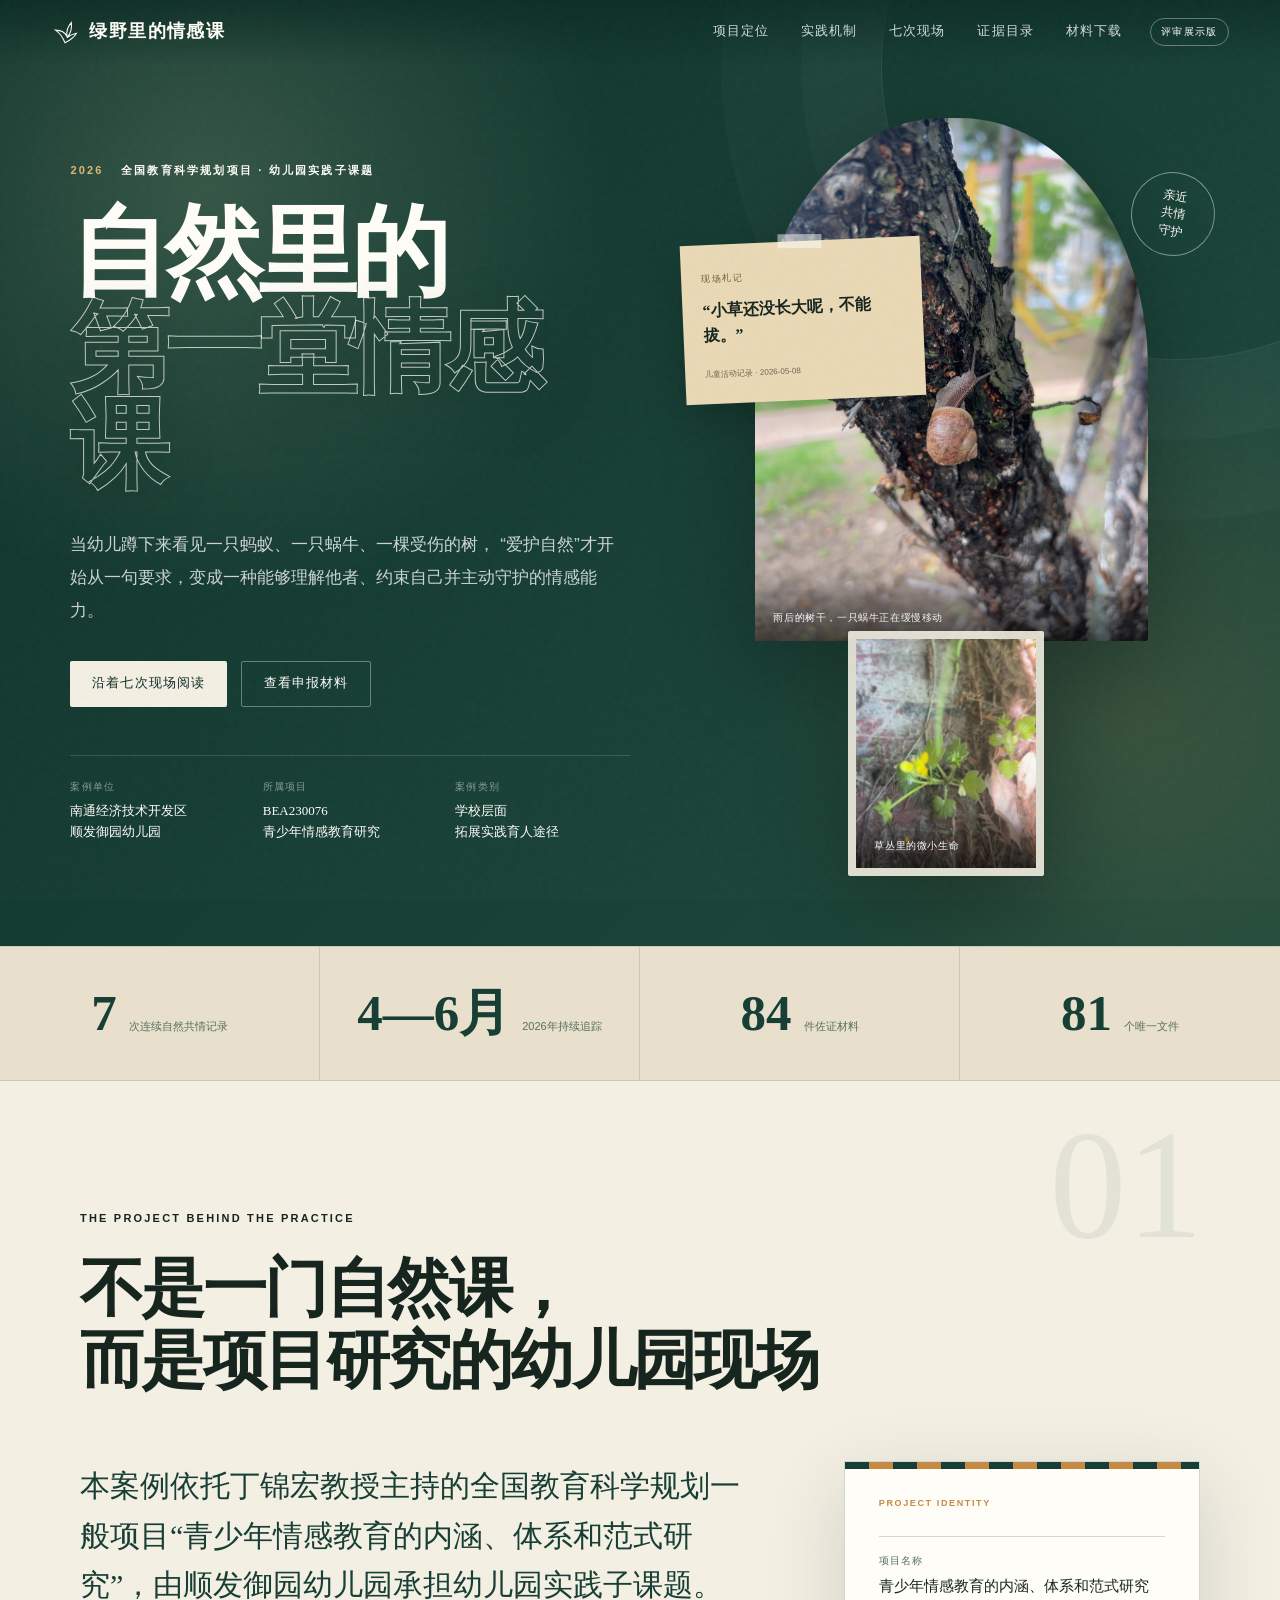
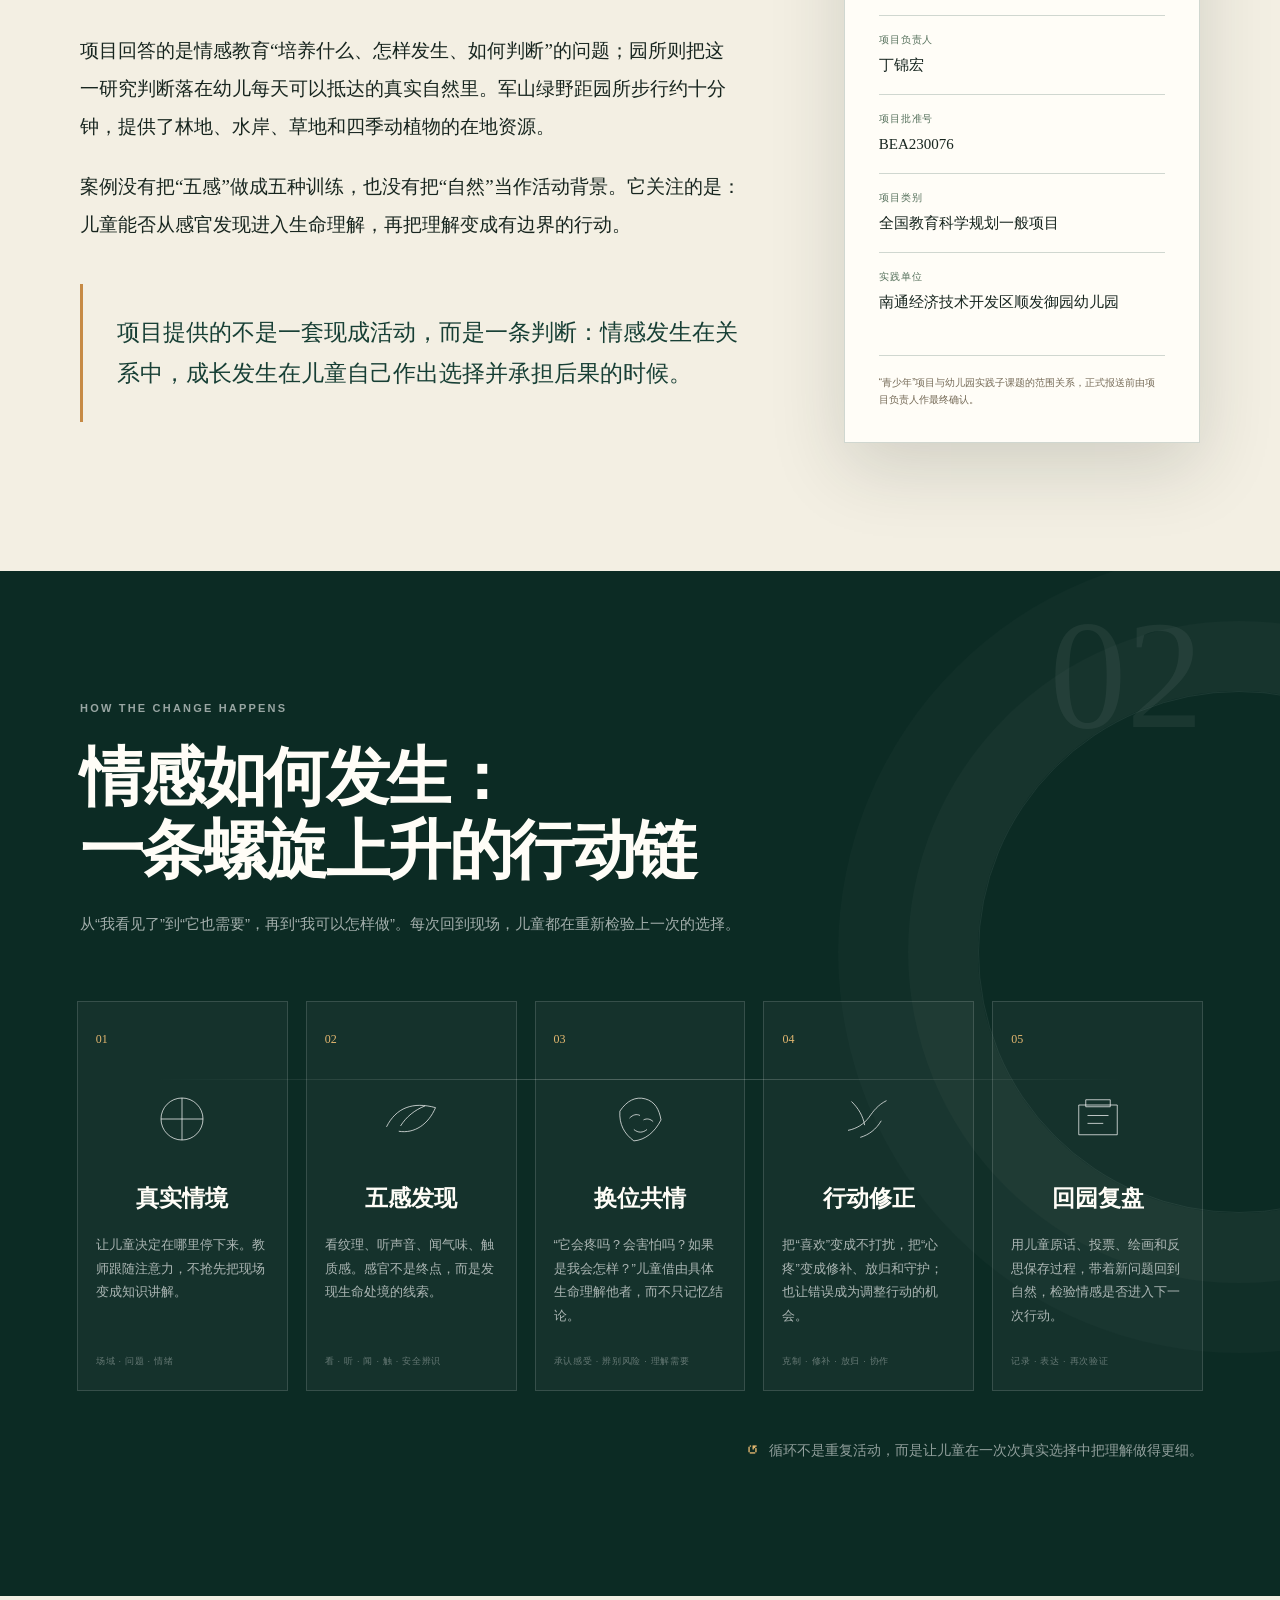
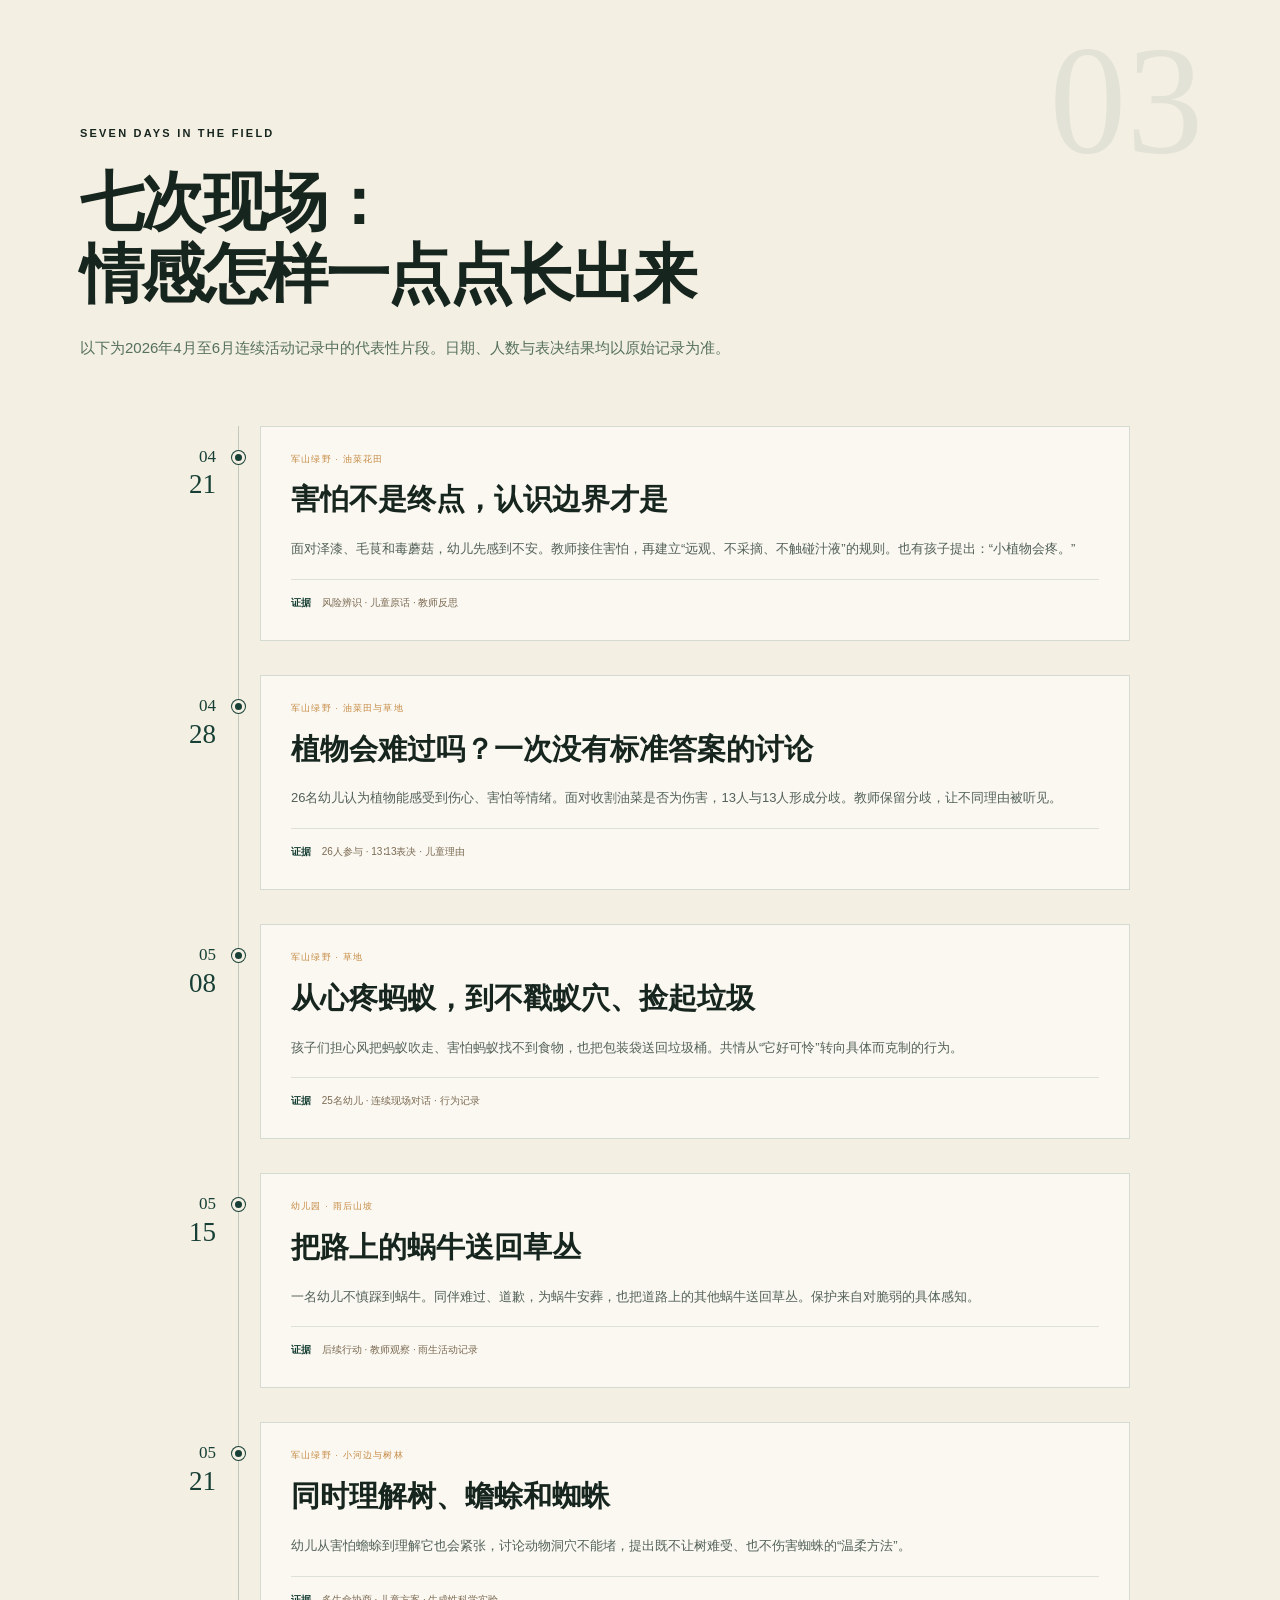
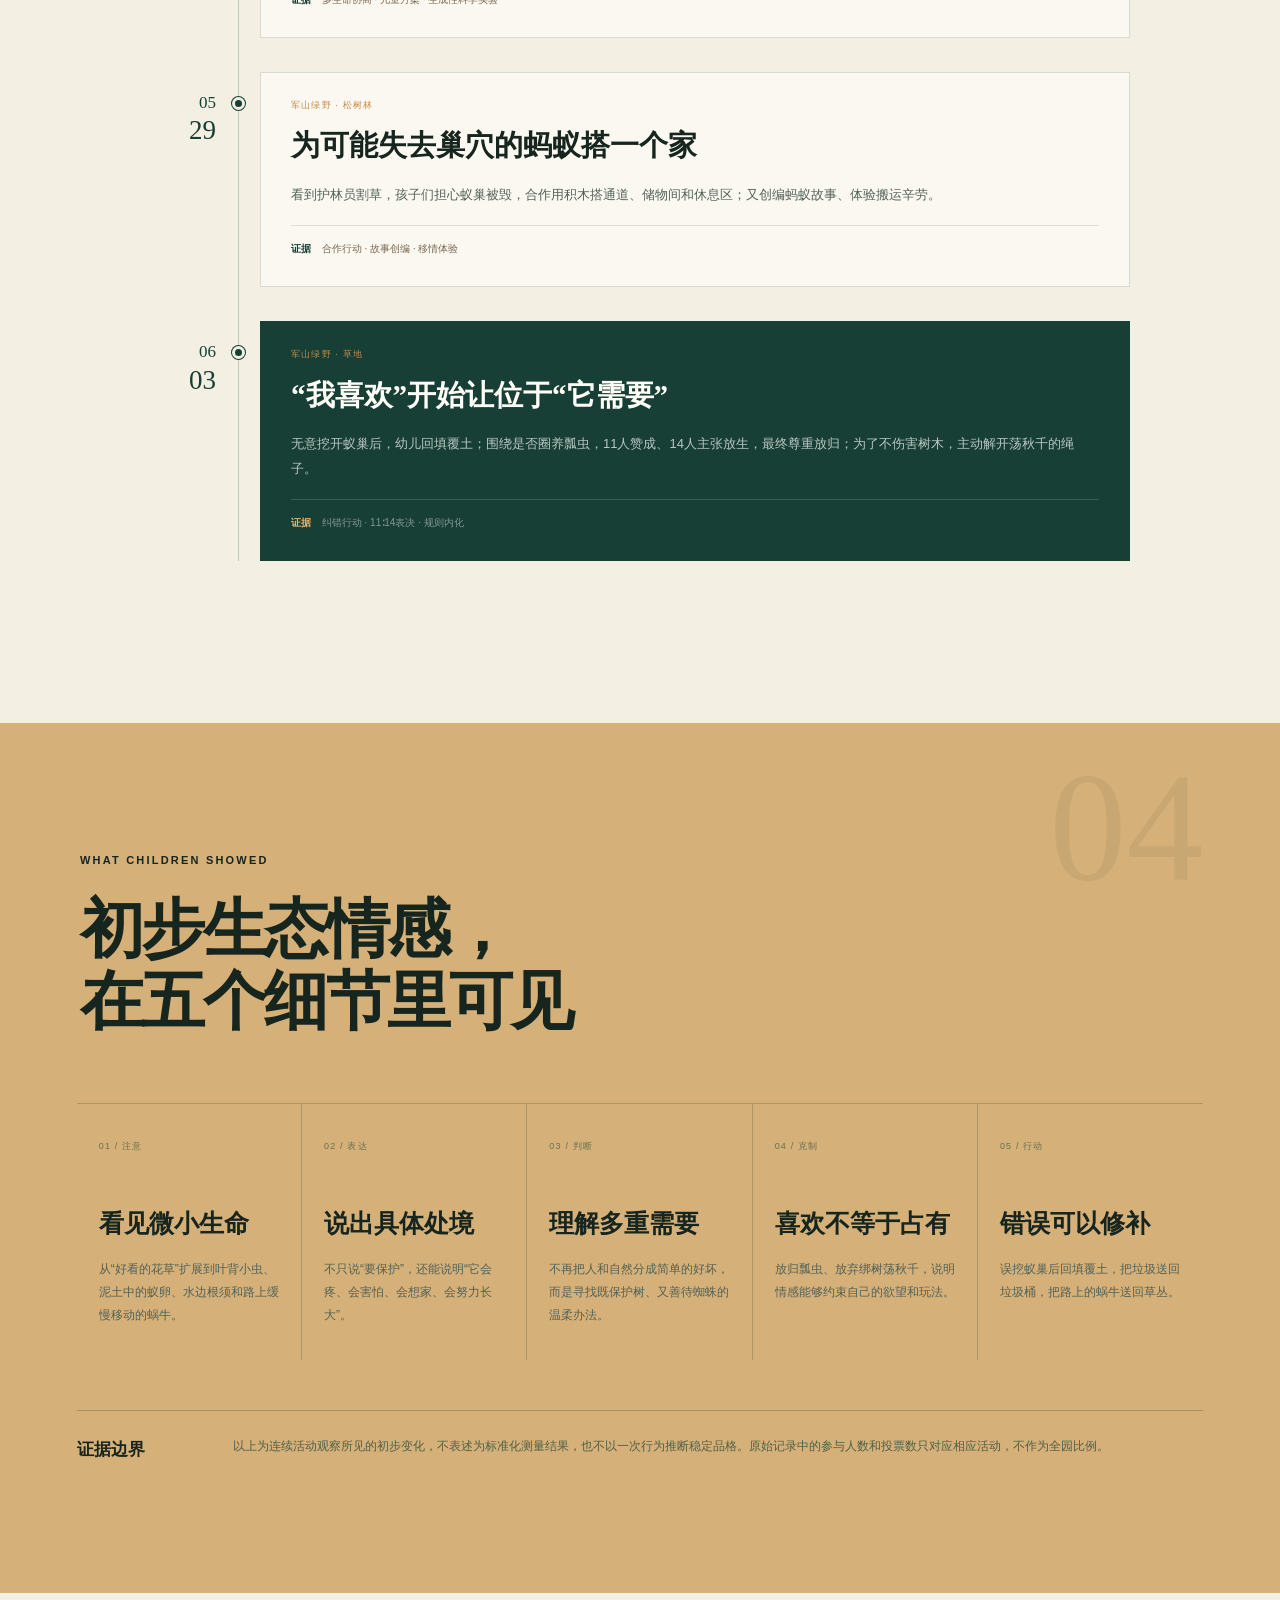
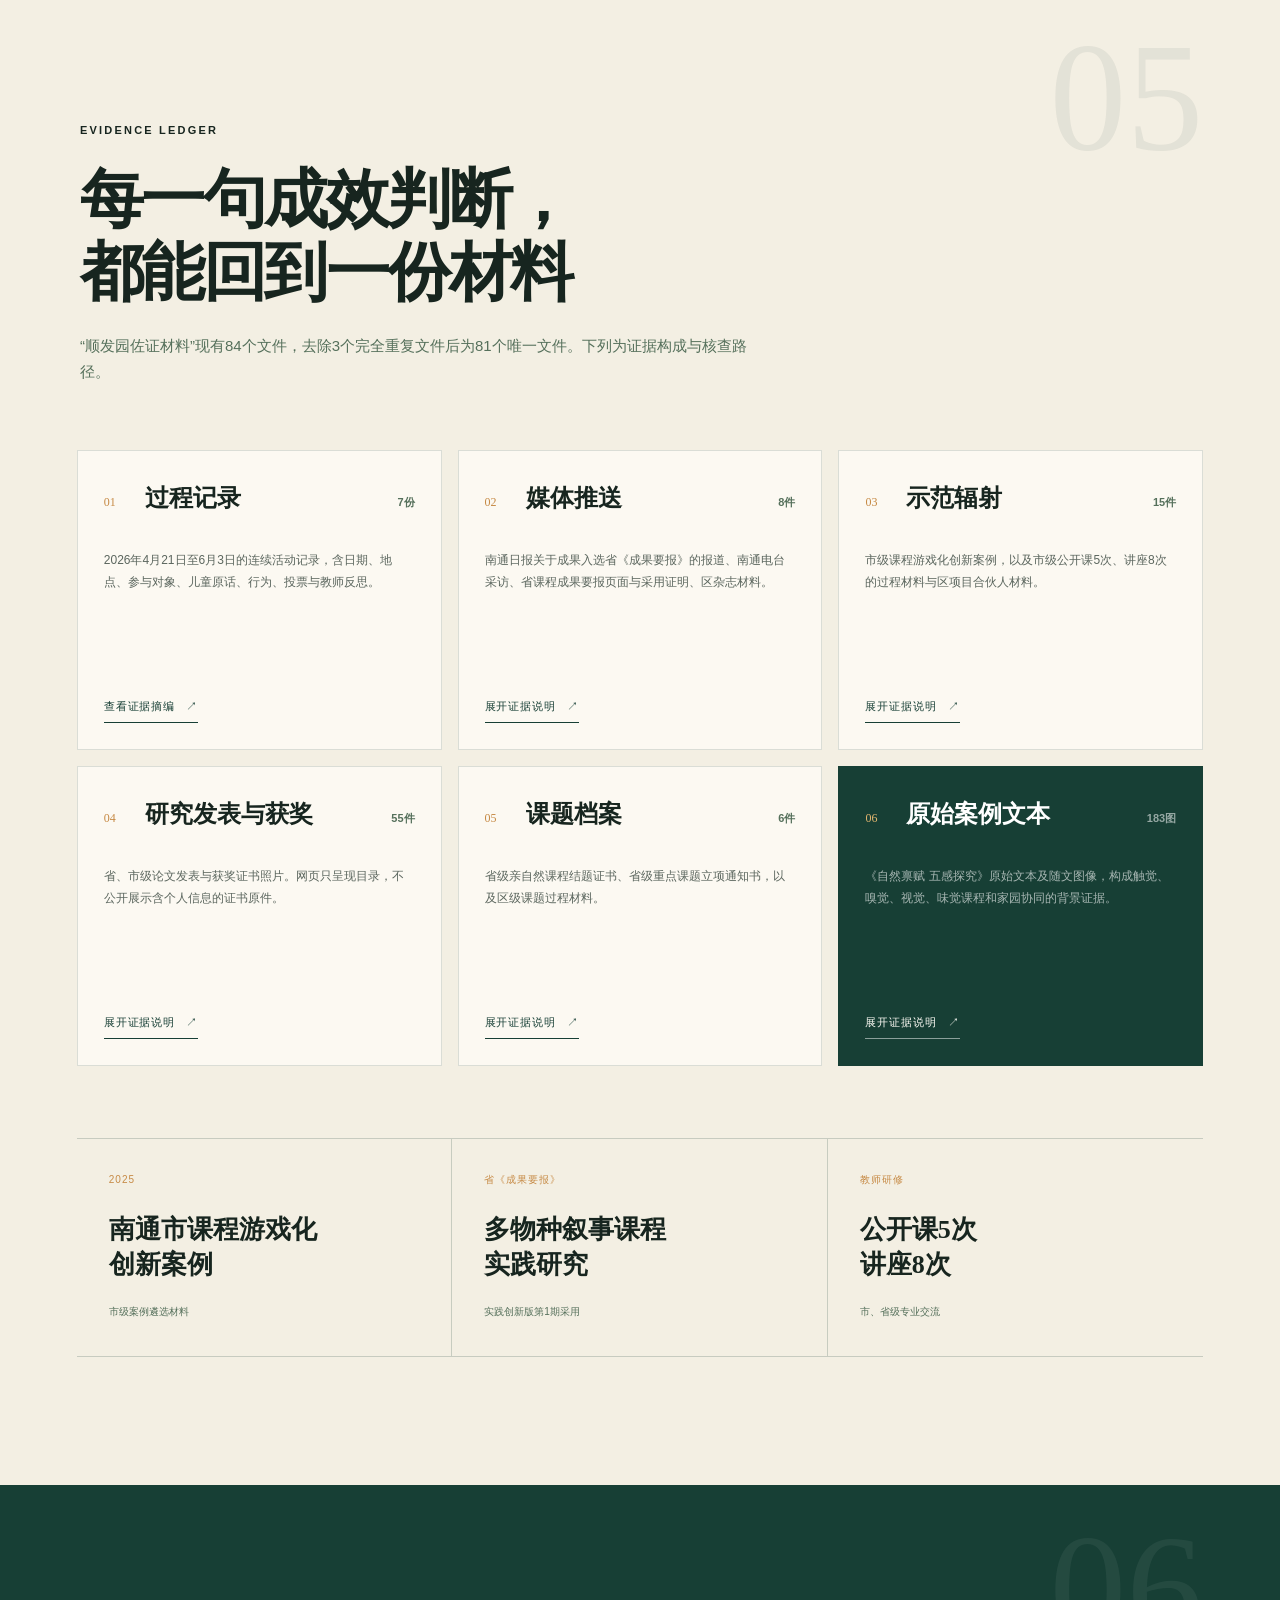
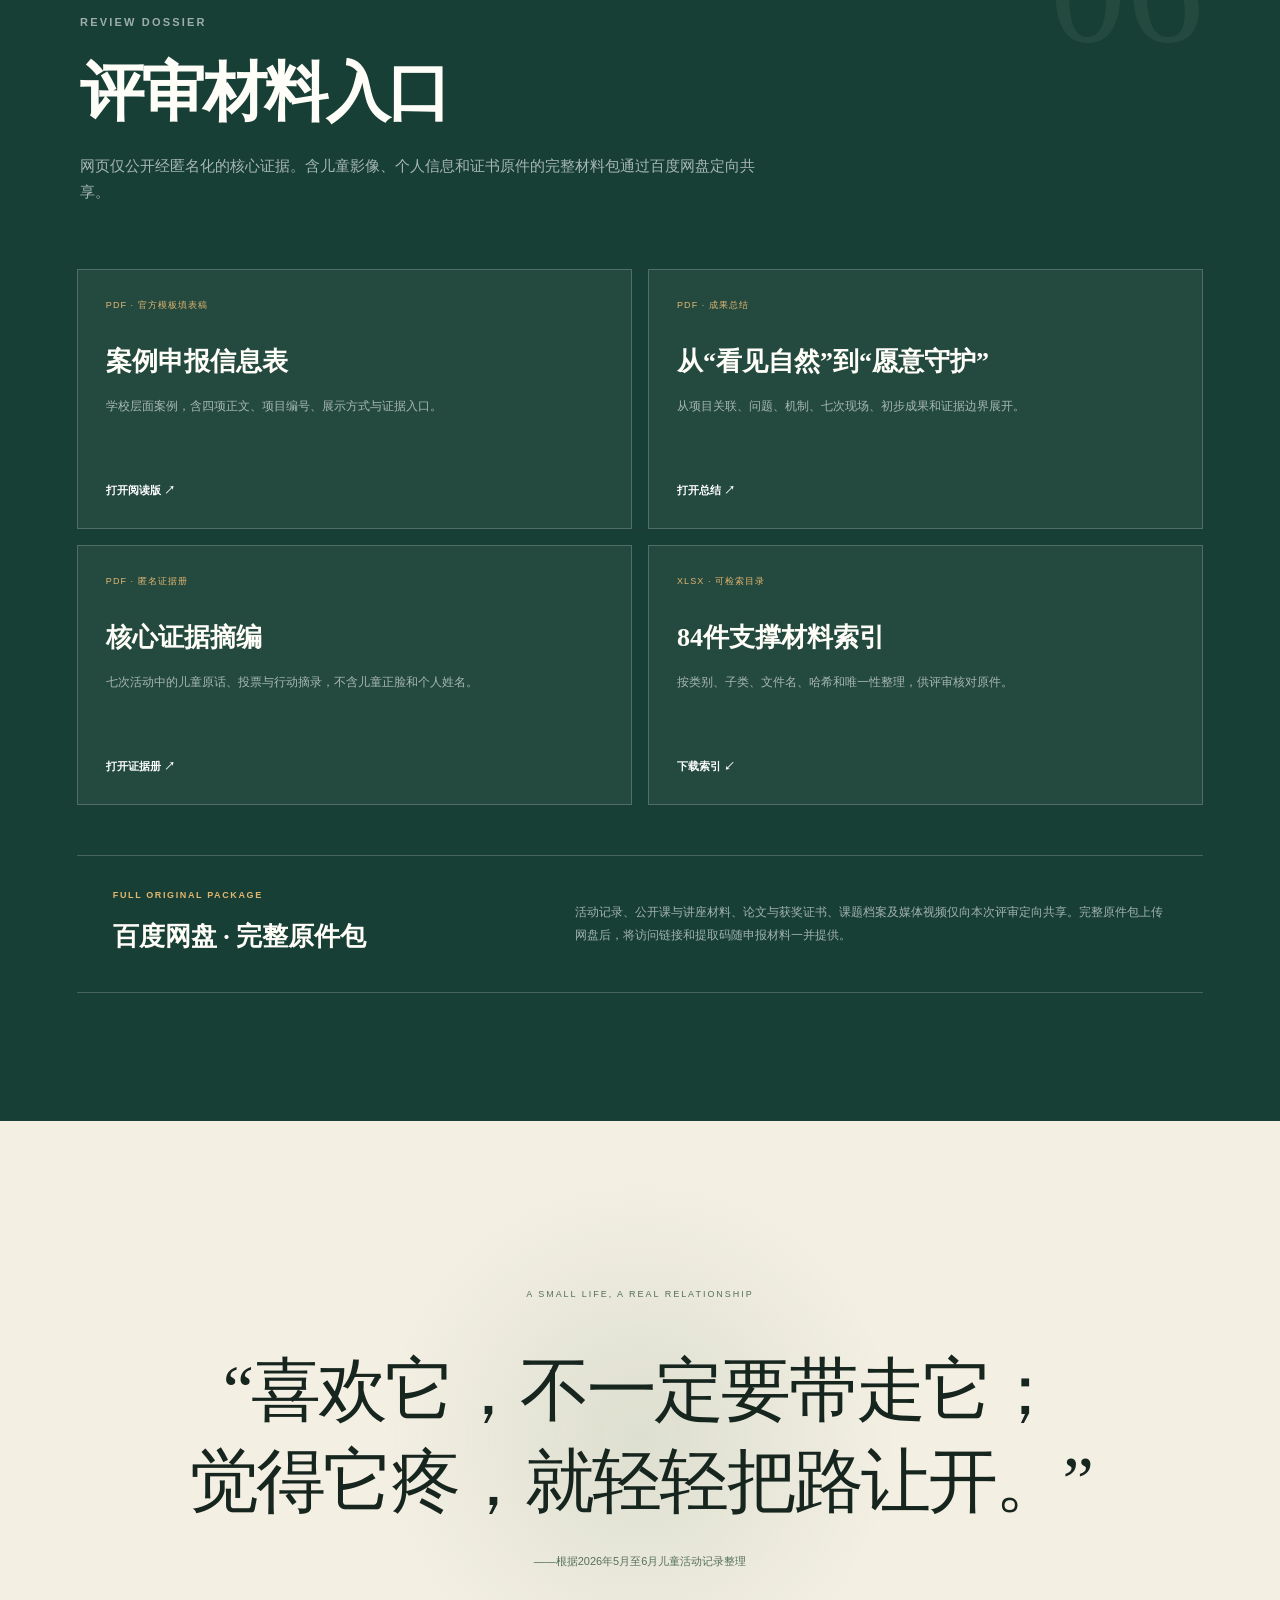
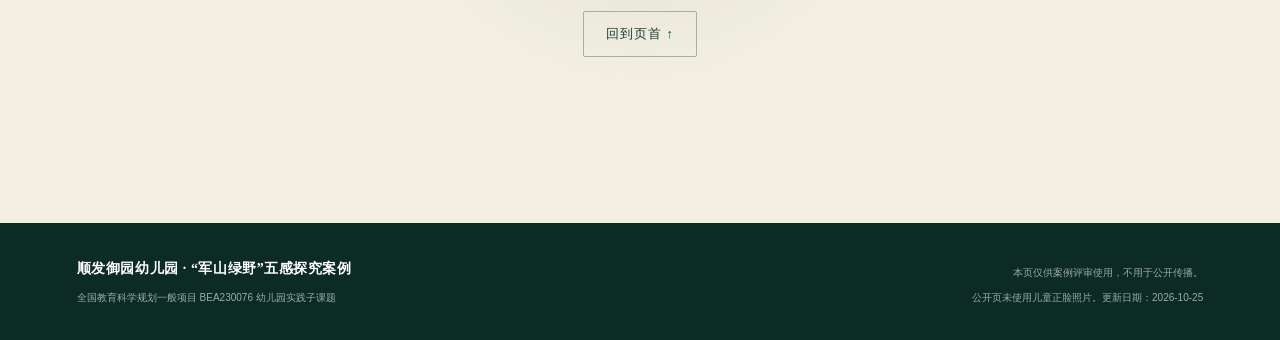
==== index.html @ 8f031f09 "发布顺发御园幼儿园案例远程证据网站" ====
<!doctype html>
<html lang="zh-CN">
<head>
  <meta charset="utf-8">
  <meta name="viewport" content="width=device-width, initial-scale=1">
  <meta name="robots" content="noindex,nofollow">
  <meta name="description" content="全国教育科学规划项目幼儿园实践子课题：顺发御园幼儿园“军山绿野”五感探究与幼儿生态情感启蒙案例。">
  <meta name="theme-color" content="#173f35">
  <title>自然里的第一堂情感课｜顺发御园幼儿园案例证据页</title>
  <link rel="icon" href="assets/favicon.svg" type="image/svg+xml">
  <link rel="stylesheet" href="styles.css">
</head>
<body>
  <a class="skip-link" href="#main">跳到主要内容</a>
  <div class="grain" aria-hidden="true"></div>

  <header class="site-header" id="top">
    <a class="brand" href="#top" aria-label="返回首页">
      <span class="brand-mark" aria-hidden="true">
        <svg viewBox="0 0 44 44" role="img">
          <path d="M22 39C18 29 13 23 7 19c9 0 15 3 18 10-1-8 1-15 7-22 1 10-1 18-7 24 5-4 10-6 15-7-4 7-10 11-18 15Z"/>
        </svg>
      </span>
      <span>绿野里的情感课</span>
    </a>
    <button class="nav-toggle" type="button" aria-expanded="false" aria-controls="site-nav">
      <span></span><span></span><span></span>
      <span class="sr-only">展开导航</span>
    </button>
    <nav id="site-nav" class="site-nav" aria-label="页面导航">
      <a href="#about">项目定位</a>
      <a href="#mechanism">实践机制</a>
      <a href="#timeline">七次现场</a>
      <a href="#evidence">证据目录</a>
      <a href="#documents">材料下载</a>
    </nav>
    <div class="review-tag">评审展示版</div>
  </header>

  <main id="main">
    <section class="hero" aria-labelledby="hero-title">
      <div class="hero-copy">
        <p class="eyebrow"><span>2026</span> 全国教育科学规划项目 · 幼儿园实践子课题</p>
        <h1 id="hero-title">
          <span>自然里的</span>
          <span class="hero-emphasis">第一堂情感课</span>
        </h1>
        <p class="hero-lede">
          当幼儿蹲下来看见一只蚂蚁、一只蜗牛、一棵受伤的树，
          “爱护自然”才开始从一句要求，变成一种能够理解他者、约束自己并主动守护的情感能力。
        </p>
        <div class="hero-actions">
          <a class="button button-primary" href="#timeline">沿着七次现场阅读</a>
          <a class="button button-quiet" href="#documents">查看申报材料</a>
        </div>
        <dl class="hero-meta">
          <div><dt>案例单位</dt><dd>南通经济技术开发区<br>顺发御园幼儿园</dd></div>
          <div><dt>所属项目</dt><dd>BEA230076<br>青少年情感教育研究</dd></div>
          <div><dt>案例类别</dt><dd>学校层面<br>拓展实践育人途径</dd></div>
        </dl>
      </div>

      <div class="hero-visual" aria-label="军山绿野自然现场照片">
        <figure class="hero-photo hero-photo-main">
          <img src="assets/images/03_雨后树上的蜗牛.jpg" alt="雨后停在树干上的蜗牛">
          <figcaption>雨后的树干，一只蜗牛正在缓慢移动</figcaption>
        </figure>
        <figure class="hero-photo hero-photo-small">
          <img src="assets/images/01_草地里的野花.jpg" alt="草地中一株开着黄色小花、带露水的植物">
          <figcaption>草丛里的微小生命</figcaption>
        </figure>
        <div class="specimen-note">
          <span>现场札记</span>
          <p>“小草还没长大呢，不能拔。”</p>
          <small>儿童活动记录 · 2026-05-08</small>
        </div>
        <div class="hero-seal" aria-hidden="true">亲近<br>共情<br>守护</div>
      </div>
    </section>

    <section class="fact-strip" aria-label="案例事实">
      <div><strong>7</strong><span>次连续自然共情记录</span></div>
      <div><strong>4—6月</strong><span>2026年持续追踪</span></div>
      <div><strong>84</strong><span>件佐证材料</span></div>
      <div><strong>81</strong><span>个唯一文件</span></div>
    </section>

    <section id="about" class="section section-paper">
      <div class="section-index">01</div>
      <div class="section-title">
        <p class="eyebrow">THE PROJECT BEHIND THE PRACTICE</p>
        <h2>不是一门自然课，<br>而是项目研究的幼儿园现场</h2>
      </div>
      <div class="about-grid">
        <div class="about-copy prose">
          <p class="lead">本案例依托丁锦宏教授主持的全国教育科学规划一般项目“青少年情感教育的内涵、体系和范式研究”，由顺发御园幼儿园承担幼儿园实践子课题。</p>
          <p>项目回答的是情感教育“培养什么、怎样发生、如何判断”的问题；园所则把这一研究判断落在幼儿每天可以抵达的真实自然里。军山绿野距园所步行约十分钟，提供了林地、水岸、草地和四季动植物的在地资源。</p>
          <p>案例没有把“五感”做成五种训练，也没有把“自然”当作活动背景。它关注的是：儿童能否从感官发现进入生命理解，再把理解变成有边界的行动。</p>
          <blockquote>
            <p>项目提供的不是一套现成活动，而是一条判断：情感发生在关系中，成长发生在儿童自己作出选择并承担后果的时候。</p>
          </blockquote>
        </div>
        <aside class="project-card" aria-label="项目信息">
          <p class="card-kicker">PROJECT IDENTITY</p>
          <dl>
            <div><dt>项目名称</dt><dd>青少年情感教育的内涵、体系和范式研究</dd></div>
            <div><dt>项目负责人</dt><dd>丁锦宏</dd></div>
            <div><dt>项目批准号</dt><dd>BEA230076</dd></div>
            <div><dt>项目类别</dt><dd>全国教育科学规划一般项目</dd></div>
            <div><dt>实践单位</dt><dd>南通经济技术开发区顺发御园幼儿园</dd></div>
          </dl>
          <p class="card-note">“青少年”项目与幼儿园实践子课题的范围关系，正式报送前由项目负责人作最终确认。</p>
        </aside>
      </div>
    </section>

    <section class="section section-deep" id="mechanism">
      <div class="section-index">02</div>
      <div class="section-title light">
        <p class="eyebrow">HOW THE CHANGE HAPPENS</p>
        <h2>情感如何发生：<br>一条螺旋上升的行动链</h2>
        <p class="section-intro">从“我看见了”到“它也需要”，再到“我可以怎样做”。每次回到现场，儿童都在重新检验上一次的选择。</p>
      </div>

      <ol class="mechanism-track">
        <li class="mechanism-step reveal">
          <span class="step-number">01</span>
          <div class="step-symbol" aria-hidden="true">
            <svg viewBox="0 0 80 80"><circle cx="40" cy="40" r="24"/><path d="M40 16v48M16 40h48"/></svg>
          </div>
          <h3>真实情境</h3>
          <p>让儿童决定在哪里停下来。教师跟随注意力，不抢先把现场变成知识讲解。</p>
          <small>场域 · 问题 · 情绪</small>
        </li>
        <li class="mechanism-step reveal">
          <span class="step-number">02</span>
          <div class="step-symbol" aria-hidden="true">
            <svg viewBox="0 0 80 80"><path d="M12 49c11-22 30-29 56-22-8 19-24 30-42 27M28 48c7-11 16-18 28-23"/></svg>
          </div>
          <h3>五感发现</h3>
          <p>看纹理、听声音、闻气味、触质感。感官不是终点，而是发现生命处境的线索。</p>
          <small>看 · 听 · 闻 · 触 · 安全辨识</small>
        </li>
        <li class="mechanism-step reveal">
          <span class="step-number">03</span>
          <div class="step-symbol" aria-hidden="true">
            <svg viewBox="0 0 80 80"><path d="M17 31c8-12 18-17 29-14 11 3 16 12 18 24-7 14-18 23-31 24-11-8-17-19-16-34Z"/><path d="M28 39c4-4 8-5 12-3M44 41c4-2 8-1 11 2M33 52c5 4 10 4 15 0"/></svg>
          </div>
          <h3>换位共情</h3>
          <p>“它会疼吗？会害怕吗？如果是我会怎样？”儿童借由具体生命理解他者，而不只记忆结论。</p>
          <small>承认感受 · 辨别风险 · 理解需要</small>
        </li>
        <li class="mechanism-step reveal">
          <span class="step-number">04</span>
          <div class="step-symbol" aria-hidden="true">
            <svg viewBox="0 0 80 80"><path d="M16 53c10-2 18-7 24-15 5-7 10-14 20-19M20 20c8 8 13 16 15 27M30 61c10-3 18-9 24-19"/></svg>
          </div>
          <h3>行动修正</h3>
          <p>把“喜欢”变成不打扰，把“心疼”变成修补、放归和守护；也让错误成为调整行动的机会。</p>
          <small>克制 · 修补 · 放归 · 协作</small>
        </li>
        <li class="mechanism-step reveal">
          <span class="step-number">05</span>
          <div class="step-symbol" aria-hidden="true">
            <svg viewBox="0 0 80 80"><path d="M18 24h44v34H18zM26 18h28v8H26zM28 36h24M28 45h18"/></svg>
          </div>
          <h3>回园复盘</h3>
          <p>用儿童原话、投票、绘画和反思保存过程，带着新问题回到自然，检验情感是否进入下一次行动。</p>
          <small>记录 · 表达 · 再次验证</small>
        </li>
      </ol>
      <p class="mechanism-loop"><span>↺</span> 循环不是重复活动，而是让儿童在一次次真实选择中把理解做得更细。</p>
    </section>

    <section class="section section-paper" id="timeline">
      <div class="section-index">03</div>
      <div class="section-title">
        <p class="eyebrow">SEVEN DAYS IN THE FIELD</p>
        <h2>七次现场：<br>情感怎样一点点长出来</h2>
        <p class="section-intro">以下为2026年4月至6月连续活动记录中的代表性片段。日期、人数与表决结果均以原始记录为准。</p>
      </div>

      <div class="timeline" role="list">
        <article class="timeline-item reveal" role="listitem">
          <div class="timeline-date"><span>04</span><small>21</small></div>
          <div class="timeline-marker"></div>
          <div class="timeline-card">
            <p class="timeline-place">军山绿野 · 油菜花田</p>
            <h3>害怕不是终点，认识边界才是</h3>
            <p>面对泽漆、毛茛和毒蘑菇，幼儿先感到不安。教师接住害怕，再建立“远观、不采摘、不触碰汁液”的规则。也有孩子提出：“小植物会疼。”</p>
            <p class="evidence-line"><b>证据</b> 风险辨识 · 儿童原话 · 教师反思</p>
          </div>
        </article>

        <article class="timeline-item reveal" role="listitem">
          <div class="timeline-date"><span>04</span><small>28</small></div>
          <div class="timeline-marker"></div>
          <div class="timeline-card">
            <p class="timeline-place">军山绿野 · 油菜田与草地</p>
            <h3>植物会难过吗？一次没有标准答案的讨论</h3>
            <p>26名幼儿认为植物能感受到伤心、害怕等情绪。面对收割油菜是否为伤害，13人与13人形成分歧。教师保留分歧，让不同理由被听见。</p>
            <p class="evidence-line"><b>证据</b> 26人参与 · 13∶13表决 · 儿童理由</p>
          </div>
        </article>

        <article class="timeline-item reveal" role="listitem">
          <div class="timeline-date"><span>05</span><small>08</small></div>
          <div class="timeline-marker"></div>
          <div class="timeline-card">
            <p class="timeline-place">军山绿野 · 草地</p>
            <h3>从心疼蚂蚁，到不戳蚁穴、捡起垃圾</h3>
            <p>孩子们担心风把蚂蚁吹走、害怕蚂蚁找不到食物，也把包装袋送回垃圾桶。共情从“它好可怜”转向具体而克制的行为。</p>
            <p class="evidence-line"><b>证据</b> 25名幼儿 · 连续现场对话 · 行为记录</p>
          </div>
        </article>

        <article class="timeline-item reveal" role="listitem">
          <div class="timeline-date"><span>05</span><small>15</small></div>
          <div class="timeline-marker"></div>
          <div class="timeline-card">
            <p class="timeline-place">幼儿园 · 雨后山坡</p>
            <h3>把路上的蜗牛送回草丛</h3>
            <p>一名幼儿不慎踩到蜗牛。同伴难过、道歉，为蜗牛安葬，也把道路上的其他蜗牛送回草丛。保护来自对脆弱的具体感知。</p>
            <p class="evidence-line"><b>证据</b> 后续行动 · 教师观察 · 雨生活动记录</p>
          </div>
        </article>

        <article class="timeline-item reveal" role="listitem">
          <div class="timeline-date"><span>05</span><small>21</small></div>
          <div class="timeline-marker"></div>
          <div class="timeline-card">
            <p class="timeline-place">军山绿野 · 小河边与树林</p>
            <h3>同时理解树、蟾蜍和蜘蛛</h3>
            <p>幼儿从害怕蟾蜍到理解它也会紧张，讨论动物洞穴不能堵，提出既不让树难受、也不伤害蜘蛛的“温柔方法”。</p>
            <p class="evidence-line"><b>证据</b> 多生命协商 · 儿童方案 · 生成性科学实验</p>
          </div>
        </article>

        <article class="timeline-item reveal" role="listitem">
          <div class="timeline-date"><span>05</span><small>29</small></div>
          <div class="timeline-marker"></div>
          <div class="timeline-card">
            <p class="timeline-place">军山绿野 · 松树林</p>
            <h3>为可能失去巢穴的蚂蚁搭一个家</h3>
            <p>看到护林员割草，孩子们担心蚁巢被毁，合作用积木搭通道、储物间和休息区；又创编蚂蚁故事、体验搬运辛劳。</p>
            <p class="evidence-line"><b>证据</b> 合作行动 · 故事创编 · 移情体验</p>
          </div>
        </article>

        <article class="timeline-item reveal" role="listitem">
          <div class="timeline-date"><span>06</span><small>03</small></div>
          <div class="timeline-marker"></div>
          <div class="timeline-card timeline-card-final">
            <p class="timeline-place">军山绿野 · 草地</p>
            <h3>“我喜欢”开始让位于“它需要”</h3>
            <p>无意挖开蚁巢后，幼儿回填覆土；围绕是否圈养瓢虫，11人赞成、14人主张放生，最终尊重放归；为了不伤害树木，主动解开荡秋千的绳子。</p>
            <p class="evidence-line"><b>证据</b> 纠错行动 · 11∶14表决 · 规则内化</p>
          </div>
        </article>
      </div>
    </section>

    <section class="section section-ochre" id="outcomes">
      <div class="section-index">04</div>
      <div class="section-title">
        <p class="eyebrow">WHAT CHILDREN SHOWED</p>
        <h2>初步生态情感，<br>在五个细节里可见</h2>
      </div>
      <div class="outcome-grid">
        <article class="outcome-card reveal">
          <span>01 / 注意</span>
          <h3>看见微小生命</h3>
          <p>从“好看的花草”扩展到叶背小虫、泥土中的蚁卵、水边根须和路上缓慢移动的蜗牛。</p>
        </article>
        <article class="outcome-card reveal">
          <span>02 / 表达</span>
          <h3>说出具体处境</h3>
          <p>不只说“要保护”，还能说明“它会疼、会害怕、会想家、会努力长大”。</p>
        </article>
        <article class="outcome-card reveal">
          <span>03 / 判断</span>
          <h3>理解多重需要</h3>
          <p>不再把人和自然分成简单的好坏，而是寻找既保护树、又善待蜘蛛的温柔办法。</p>
        </article>
        <article class="outcome-card reveal">
          <span>04 / 克制</span>
          <h3>喜欢不等于占有</h3>
          <p>放归瓢虫、放弃绑树荡秋千，说明情感能够约束自己的欲望和玩法。</p>
        </article>
        <article class="outcome-card reveal">
          <span>05 / 行动</span>
          <h3>错误可以修补</h3>
          <p>误挖蚁巢后回填覆土，把垃圾送回垃圾桶，把路上的蜗牛送回草丛。</p>
        </article>
      </div>
      <div class="evidence-caution">
        <strong>证据边界</strong>
        <p>以上为连续活动观察所见的初步变化，不表述为标准化测量结果，也不以一次行为推断稳定品格。原始记录中的参与人数和投票数只对应相应活动，不作为全园比例。</p>
      </div>
    </section>

    <section class="section section-paper" id="evidence">
      <div class="section-index">05</div>
      <div class="section-title">
        <p class="eyebrow">EVIDENCE LEDGER</p>
        <h2>每一句成效判断，<br>都能回到一份材料</h2>
        <p class="section-intro">“顺发园佐证材料”现有84个文件，去除3个完全重复文件后为81个唯一文件。下列为证据构成与核查路径。</p>
      </div>

      <div class="evidence-dashboard">
        <article class="evidence-block reveal">
          <div class="block-head"><span>01</span><h3>过程记录</h3><b>7份</b></div>
          <p>2026年4月21日至6月3日的连续活动记录，含日期、地点、参与对象、儿童原话、行为、投票与教师反思。</p>
          <button class="text-link evidence-filter" data-filter="process">查看证据摘编 <span>↗</span></button>
        </article>
        <article class="evidence-block reveal">
          <div class="block-head"><span>02</span><h3>媒体推送</h3><b>8件</b></div>
          <p>南通日报关于成果入选省《成果要报》的报道、南通电台采访、省课程成果要报页面与采用证明、区杂志材料。</p>
          <button class="text-link evidence-filter" data-filter="media">展开证据说明 <span>↗</span></button>
        </article>
        <article class="evidence-block reveal">
          <div class="block-head"><span>03</span><h3>示范辐射</h3><b>15件</b></div>
          <p>市级课程游戏化创新案例，以及市级公开课5次、讲座8次的过程材料与区项目合伙人材料。</p>
          <button class="text-link evidence-filter" data-filter="outreach">展开证据说明 <span>↗</span></button>
        </article>
        <article class="evidence-block reveal">
          <div class="block-head"><span>04</span><h3>研究发表与获奖</h3><b>55件</b></div>
          <p>省、市级论文发表与获奖证书照片。网页只呈现目录，不公开展示含个人信息的证书原件。</p>
          <button class="text-link evidence-filter" data-filter="research">展开证据说明 <span>↗</span></button>
        </article>
        <article class="evidence-block reveal">
          <div class="block-head"><span>05</span><h3>课题档案</h3><b>6件</b></div>
          <p>省级亲自然课程结题证书、省级重点课题立项通知书，以及区级课题过程材料。</p>
          <button class="text-link evidence-filter" data-filter="project">展开证据说明 <span>↗</span></button>
        </article>
        <article class="evidence-block evidence-block-dark reveal">
          <div class="block-head"><span>06</span><h3>原始案例文本</h3><b>183图</b></div>
          <p>《自然禀赋 五感探究》原始文本及随文图像，构成触觉、嗅觉、视觉、味觉课程和家园协同的背景证据。</p>
          <button class="text-link evidence-filter" data-filter="source">展开证据说明 <span>↗</span></button>
        </article>
      </div>

      <div id="evidence-drawer" class="evidence-drawer" aria-live="polite" hidden>
        <button class="drawer-close" type="button" aria-label="关闭证据说明">×</button>
        <p class="card-kicker" id="drawer-kicker">EVIDENCE NOTE</p>
        <h3 id="drawer-title"></h3>
        <div id="drawer-body"></div>
      </div>

      <div class="recognition-row">
        <article>
          <p>2025</p>
          <h3>南通市课程游戏化<br>创新案例</h3>
          <span>市级案例遴选材料</span>
        </article>
        <article>
          <p>省《成果要报》</p>
          <h3>多物种叙事课程<br>实践研究</h3>
          <span>实践创新版第1期采用</span>
        </article>
        <article>
          <p>教师研修</p>
          <h3>公开课5次<br>讲座8次</h3>
          <span>市、省级专业交流</span>
        </article>
      </div>
    </section>

    <section class="section section-green" id="documents">
      <div class="section-index">06</div>
      <div class="section-title light">
        <p class="eyebrow">REVIEW DOSSIER</p>
        <h2>评审材料入口</h2>
        <p class="section-intro">网页仅公开经匿名化的核心证据。含儿童影像、个人信息和证书原件的完整材料包通过百度网盘定向共享。</p>
      </div>
      <div class="document-grid">
        <a class="document-card" href="assets/docs/附件1_案例申报信息表_阅读版.pdf" target="_blank" rel="noopener">
          <span>PDF · 官方模板填表稿</span>
          <h3>案例申报信息表</h3>
          <p>学校层面案例，含四项正文、项目编号、展示方式与证据入口。</p>
          <b>打开阅读版 ↗</b>
        </a>
        <a class="document-card" href="assets/docs/顺发御园幼儿园_生态情感启蒙成果总结.pdf" target="_blank" rel="noopener">
          <span>PDF · 成果总结</span>
          <h3>从“看见自然”到“愿意守护”</h3>
          <p>从项目关联、问题、机制、七次现场、初步成果和证据边界展开。</p>
          <b>打开总结 ↗</b>
        </a>
        <a class="document-card" href="assets/docs/核心证据摘编_匿名版.pdf" target="_blank" rel="noopener">
          <span>PDF · 匿名证据册</span>
          <h3>核心证据摘编</h3>
          <p>七次活动中的儿童原话、投票与行动摘录，不含儿童正脸和个人姓名。</p>
          <b>打开证据册 ↗</b>
        </a>
        <a class="document-card" href="assets/docs/支撑材料索引.xlsx" download>
          <span>XLSX · 可检索目录</span>
          <h3>84件支撑材料索引</h3>
          <p>按类别、子类、文件名、哈希和唯一性整理，供评审核对原件。</p>
          <b>下载索引 ↙</b>
        </a>
      </div>
      <div class="netdisk-note">
        <div>
          <p class="card-kicker">FULL ORIGINAL PACKAGE</p>
          <h3>百度网盘 · 完整原件包</h3>
        </div>
        <p>活动记录、公开课与讲座材料、论文与获奖证书、课题档案及媒体视频仅向本次评审定向共享。完整原件包上传网盘后，将访问链接和提取码随申报材料一并提供。</p>
      </div>
    </section>

    <section class="closing">
      <p class="closing-kicker">A SMALL LIFE, A REAL RELATIONSHIP</p>
      <p class="closing-quote">“喜欢它，不一定要带走它；<br>觉得它疼，就轻轻把路让开。”</p>
      <p class="closing-source">——根据2026年5月至6月儿童活动记录整理</p>
      <a class="button button-outline" href="#top">回到页首 ↑</a>
    </section>
  </main>

  <footer class="site-footer">
    <div>
      <strong>顺发御园幼儿园 · “军山绿野”五感探究案例</strong>
      <p>全国教育科学规划一般项目 BEA230076 幼儿园实践子课题</p>
    </div>
    <div class="footer-note">
      <p>本页仅供案例评审使用，不用于公开传播。</p>
      <p>公开页未使用儿童正脸照片。更新日期：2026-10-25</p>
    </div>
  </footer>

  <script src="script.js"></script>
</body>
</html>
---- styles.css ----
:root {
  --ink: #17251f;
  --forest: #173f35;
  --forest-deep: #0c2b24;
  --moss: #55705b;
  --leaf: #789476;
  --paper: #f3efe3;
  --paper-deep: #e8e0cd;
  --ochre: #c68a45;
  --ochre-light: #e2b66f;
  --white: #fffdf7;
  --line: rgba(23, 63, 53, .2);
  --shadow: 0 24px 70px rgba(29, 44, 35, .16);
  --serif: "Songti SC", "STSong", "Noto Serif CJK SC", "Source Han Serif SC", serif;
  --sans: "PingFang SC", "Hiragino Sans GB", "Microsoft YaHei", sans-serif;
}

* { box-sizing: border-box; }
html { scroll-behavior: smooth; }
body {
  margin: 0;
  color: var(--ink);
  background: var(--paper);
  font-family: var(--sans);
  line-height: 1.75;
  -webkit-font-smoothing: antialiased;
}
body::before {
  content: "";
  position: fixed;
  inset: 0;
  z-index: -2;
  background:
    linear-gradient(rgba(23, 63, 53, .025) 1px, transparent 1px),
    linear-gradient(90deg, rgba(23, 63, 53, .025) 1px, transparent 1px),
    radial-gradient(circle at 73% 8%, rgba(198, 138, 69, .13), transparent 28%),
    var(--paper);
  background-size: 32px 32px, 32px 32px, auto, auto;
}
.grain {
  position: fixed;
  inset: 0;
  z-index: 50;
  pointer-events: none;
  opacity: .06;
  background-image: url("data:image/svg+xml,%3Csvg viewBox='0 0 200 200' xmlns='http://www.w3.org/2000/svg'%3E%3Cfilter id='n'%3E%3CfeTurbulence type='fractalNoise' baseFrequency='.8' numOctaves='3' stitchTiles='stitch'/%3E%3C/filter%3E%3Crect width='100%25' height='100%25' filter='url(%23n)' opacity='.55'/%3E%3C/svg%3E");
}
img { display: block; width: 100%; }
a { color: inherit; }
button, a { -webkit-tap-highlight-color: transparent; }
button { font: inherit; }
.sr-only {
  position: absolute; width: 1px; height: 1px; padding: 0; margin: -1px;
  overflow: hidden; clip: rect(0, 0, 0, 0); white-space: nowrap; border: 0;
}
.skip-link {
  position: fixed; left: 16px; top: -100px; z-index: 1000;
  padding: 10px 16px; background: var(--white); color: var(--forest);
  box-shadow: var(--shadow);
}
.skip-link:focus { top: 16px; }
.site-header {
  position: fixed; top: 0; left: 0; right: 0; z-index: 40;
  display: flex; align-items: center; gap: 28px;
  padding: 16px clamp(20px, 4vw, 64px);
  color: var(--white);
  background: linear-gradient(to bottom, rgba(11, 43, 35, .78), rgba(11, 43, 35, 0));
  transition: background .25s ease, padding .25s ease;
}
.site-header.scrolled {
  padding-top: 10px; padding-bottom: 10px;
  background: rgba(12, 43, 36, .95);
  backdrop-filter: blur(14px);
  box-shadow: 0 1px 0 rgba(255,255,255,.1);
}
.brand {
  display: flex; align-items: center; gap: 10px;
  font-family: var(--serif); font-size: 18px; font-weight: 700;
  text-decoration: none; letter-spacing: .08em; white-space: nowrap;
}
.brand-mark { width: 28px; height: 28px; display: inline-grid; place-items: center; }
.brand-mark svg { fill: none; stroke: currentColor; stroke-width: 1.7; }
.site-nav { display: flex; align-items: center; gap: clamp(16px, 2.5vw, 34px); margin-left: auto; }
.site-nav a {
  position: relative; text-decoration: none; font-size: 13px; letter-spacing: .08em;
  color: rgba(255,255,255,.82);
}
.site-nav a::after {
  content: ""; position: absolute; left: 0; right: 100%; bottom: -6px;
  height: 1px; background: var(--ochre-light); transition: right .2s ease;
}
.site-nav a:hover::after, .site-nav a:focus-visible::after { right: 0; }
.review-tag {
  border: 1px solid rgba(255,255,255,.35); border-radius: 999px;
  padding: 4px 10px; font-size: 10px; letter-spacing: .14em; white-space: nowrap;
}
.nav-toggle { display: none; margin-left: auto; border: 0; background: transparent; color: white; padding: 8px; }
.nav-toggle span:not(.sr-only) { display: block; width: 24px; height: 1px; background: currentColor; margin: 5px 0; }

.hero {
  position: relative; min-height: 100vh; display: grid;
  grid-template-columns: minmax(0, 1.04fr) minmax(380px, .96fr);
  align-items: center; gap: clamp(32px, 5vw, 80px);
  padding: 118px clamp(24px, 5.5vw, 88px) 60px;
  color: var(--white); overflow: hidden;
  background:
    radial-gradient(circle at 16% 20%, rgba(120,148,118,.35), transparent 31%),
    radial-gradient(circle at 89% 76%, rgba(198,138,69,.16), transparent 28%),
    linear-gradient(135deg, #0d3028 0%, #173f35 54%, #1f4b3d 100%);
}
.hero::after {
  content: ""; position: absolute; width: 46vw; height: 46vw;
  border: 1px solid rgba(255,255,255,.1); border-radius: 50%;
  right: -15vw; top: -18vw; box-shadow: 0 0 0 80px rgba(255,255,255,.025), 0 0 0 160px rgba(255,255,255,.018);
}
.hero-copy { position: relative; z-index: 2; max-width: 740px; }
.eyebrow {
  margin: 0 0 24px; font-size: 11px; letter-spacing: .2em; text-transform: uppercase;
  font-weight: 600;
}
.eyebrow span { color: var(--ochre-light); margin-right: 12px; }
.hero h1 {
  margin: 0; font-family: var(--serif); font-size: clamp(57px, 7.7vw, 118px);
  line-height: .98; letter-spacing: -.055em; font-weight: 700;
}
.hero h1 > span { display: block; }
.hero-emphasis {
  color: transparent;
  -webkit-text-stroke: 1px rgba(255,253,247,.72);
  text-shadow: 0 12px 60px rgba(0,0,0,.15);
}
.hero-lede {
  max-width: 620px; margin: 34px 0 0; font-size: clamp(15px, 1.35vw, 18px);
  line-height: 1.9; color: rgba(255,255,255,.78);
}
.hero-actions { display: flex; gap: 14px; flex-wrap: wrap; margin-top: 34px; }
.button {
  display: inline-flex; align-items: center; justify-content: center;
  min-height: 46px; padding: 10px 22px; border-radius: 2px;
  text-decoration: none; font-size: 13px; letter-spacing: .08em;
  transition: transform .2s ease, background .2s ease, color .2s ease;
}
.button:hover { transform: translateY(-2px); }
.button-primary { color: var(--forest-deep); background: var(--paper); }
.button-quiet { color: var(--white); border: 1px solid rgba(255,255,255,.35); }
.button-quiet:hover { background: rgba(255,255,255,.09); }
.hero-meta {
  display: grid; grid-template-columns: repeat(3, 1fr); gap: 18px;
  margin: 48px 0 0; padding: 22px 0 0; border-top: 1px solid rgba(255,255,255,.15);
}
.hero-meta dt { margin-bottom: 6px; color: rgba(255,255,255,.48); font-size: 10px; letter-spacing: .12em; }
.hero-meta dd { margin: 0; font-family: var(--serif); font-size: 13px; line-height: 1.6; }
.hero-visual {
  position: relative; z-index: 2; min-height: min(72vh, 760px);
  align-self: stretch; display: grid; place-items: center;
}
.hero-photo { margin: 0; overflow: hidden; box-shadow: 0 30px 90px rgba(0,0,0,.3); }
.hero-photo img { height: 100%; object-fit: cover; transition: transform 1.2s cubic-bezier(.2,.8,.2,1); }
.hero-visual:hover .hero-photo-main img { transform: scale(1.035); }
.hero-photo-main { width: 76%; aspect-ratio: 3 / 4; border-radius: 48% 48% 3px 3px; }
.hero-photo-small {
  position: absolute; right: 1%; bottom: 4%; width: 38%; aspect-ratio: 4 / 5;
  border: 8px solid rgba(243,239,227,.9); border-radius: 2px;
}
.hero-photo figcaption {
  position: absolute; left: 0; right: 0; bottom: 0; padding: 42px 18px 14px;
  color: white; font-size: 10px; letter-spacing: .06em;
  background: linear-gradient(transparent, rgba(0,0,0,.65));
}
.hero-photo { position: relative; }
.specimen-note {
  position: absolute; left: -2%; top: 16%; width: min(240px, 48%);
  padding: 18px 20px; color: var(--ink); background: #e9d9b5;
  box-shadow: 0 15px 42px rgba(0,0,0,.22); transform: rotate(-2.5deg);
}
.specimen-note::before {
  content: ""; position: absolute; width: 44px; height: 14px;
  background: rgba(255,255,255,.48); top: -7px; left: 50%; transform: translateX(-50%) rotate(2deg);
}
.specimen-note span { font-size: 9px; letter-spacing: .16em; color: #6f5d3a; }
.specimen-note p { margin: 8px 0 9px; font-family: var(--serif); font-size: 16px; font-weight: 700; line-height: 1.55; }
.specimen-note small { font-size: 8px; color: #6f624e; }
.hero-seal {
  position: absolute; right: -1%; top: 7%; display: grid; place-items: center;
  width: 84px; aspect-ratio: 1; border: 1px solid rgba(255,255,255,.45);
  border-radius: 50%; font-family: var(--serif); font-size: 12px;
  line-height: 1.45; text-align: center; transform: rotate(8deg);
}

.fact-strip {
  display: grid; grid-template-columns: repeat(4, 1fr);
  background: var(--paper-deep); border-top: 1px solid rgba(23,63,53,.14);
  border-bottom: 1px solid rgba(23,63,53,.14);
}
.fact-strip div {
  min-height: 130px; display: flex; align-items: baseline; justify-content: center; gap: 12px;
  padding: 22px; border-right: 1px solid rgba(23,63,53,.14);
}
.fact-strip div:last-child { border-right: 0; }
.fact-strip strong { font-family: var(--serif); font-size: clamp(28px, 4vw, 51px); color: var(--forest); }
.fact-strip span { max-width: 100px; font-size: 11px; line-height: 1.55; color: var(--moss); }

.section { position: relative; padding: clamp(84px, 10vw, 150px) clamp(24px, 6vw, 92px); }
.section-paper { background: var(--paper); }
.section-deep { color: var(--white); background: var(--forest-deep); overflow: hidden; }
.section-deep::before {
  content: ""; position: absolute; width: 520px; height: 520px; border-radius: 50%;
  right: -220px; top: 120px; border: 1px solid rgba(255,255,255,.07);
  box-shadow: 0 0 0 70px rgba(255,255,255,.025), 0 0 0 140px rgba(255,255,255,.018);
}
.section-ochre { background: #d5b078; }
.section-green { color: var(--white); background: var(--forest); }
.section-index {
  position: absolute; top: 28px; right: clamp(24px, 6vw, 92px);
  font-family: var(--serif); font-size: clamp(72px, 12vw, 160px); line-height: 1;
  color: rgba(23,63,53,.07); pointer-events: none;
}
.section-deep .section-index, .section-green .section-index { color: rgba(255,255,255,.06); }
.section-title { position: relative; max-width: 1120px; margin: 0 auto 64px; }
.section-title h2 {
  margin: 0; font-family: var(--serif); font-weight: 700;
  font-size: clamp(38px, 5vw, 72px); line-height: 1.13; letter-spacing: -.04em;
}
.section-title.light .eyebrow { color: rgba(255,255,255,.58); }
.section-intro { max-width: 690px; margin: 24px 0 0; color: var(--moss); font-size: 15px; }
.section-title.light .section-intro { color: rgba(255,255,255,.62); }

.about-grid {
  max-width: 1120px; margin: 0 auto; display: grid;
  grid-template-columns: minmax(0, 1.3fr) minmax(300px, .7fr);
  gap: clamp(42px, 8vw, 110px); align-items: start;
}
.prose { font-family: var(--serif); font-size: clamp(16px, 1.5vw, 19px); line-height: 2; }
.prose p { margin: 0 0 22px; }
.prose .lead { font-size: clamp(21px, 2.4vw, 30px); line-height: 1.65; color: var(--forest); }
.prose blockquote {
  margin: 40px 0 0; padding: 28px 0 28px 34px; border-left: 3px solid var(--ochre);
  color: var(--forest); font-size: clamp(18px, 1.8vw, 23px); line-height: 1.8;
}
.prose blockquote p { margin: 0; }
.project-card {
  position: sticky; top: 104px; padding: 34px; background: var(--white);
  border: 1px solid var(--line); box-shadow: var(--shadow);
}
.project-card::before {
  content: ""; position: absolute; top: 0; left: 0; width: 100%; height: 7px;
  background: repeating-linear-gradient(90deg, var(--forest) 0 24px, var(--ochre) 24px 48px);
}
.card-kicker { margin: 0 0 24px; font-size: 9px; letter-spacing: .18em; color: var(--ochre); font-weight: 700; }
.project-card dl { margin: 0; }
.project-card dl div { padding: 15px 0; border-top: 1px solid var(--line); }
.project-card dt { font-size: 10px; color: var(--moss); letter-spacing: .09em; }
.project-card dd { margin: 5px 0 0; font-family: var(--serif); font-size: 15px; line-height: 1.7; }
.card-note { margin: 24px 0 0; padding-top: 18px; border-top: 1px solid var(--line); color: #756a57; font-size: 10px; line-height: 1.7; }

.mechanism-track {
  position: relative; z-index: 1; max-width: 1180px; margin: 0 auto;
  padding: 0; list-style: none; display: grid;
  grid-template-columns: repeat(5, 1fr); gap: 18px;
}
.mechanism-track::before {
  content: ""; position: absolute; left: 7%; right: 7%; top: 78px;
  height: 1px; background: linear-gradient(90deg, transparent, rgba(255,255,255,.25), transparent);
}
.mechanism-step {
  position: relative; padding: 22px 18px 30px; border: 1px solid rgba(255,255,255,.14);
  background: rgba(255,255,255,.035); min-height: 390px;
}
.step-number { font-family: var(--serif); color: var(--ochre-light); font-size: 12px; }
.step-symbol { width: 70px; height: 70px; margin: 32px auto 25px; }
.step-symbol svg { width: 100%; height: 100%; fill: none; stroke: rgba(255,255,255,.74); stroke-width: 1.1; }
.mechanism-step h3 { margin: 0 0 14px; font-family: var(--serif); font-size: 23px; text-align: center; }
.mechanism-step p { margin: 0; color: rgba(255,255,255,.64); font-size: 13px; line-height: 1.8; }
.mechanism-step small {
  position: absolute; left: 18px; right: 18px; bottom: 20px;
  color: rgba(255,255,255,.34); font-size: 9px; letter-spacing: .08em;
}
.mechanism-loop {
  max-width: 1180px; margin: 38px auto 0; text-align: right;
  color: rgba(255,255,255,.55); font-family: var(--serif); font-size: 14px;
}
.mechanism-loop span { color: var(--ochre-light); font-size: 22px; margin-right: 8px; }

.timeline { position: relative; max-width: 980px; margin: 0 auto; }
.timeline::before {
  content: ""; position: absolute; top: 0; bottom: 0; left: 88px; width: 1px;
  background: rgba(23,63,53,.22);
}
.timeline-item {
  position: relative; display: grid; grid-template-columns: 66px 44px 1fr;
  margin-bottom: 34px;
}
.timeline-date {
  padding-top: 16px; text-align: right; font-family: var(--serif); color: var(--forest);
}
.timeline-date span { font-size: 17px; }
.timeline-date small { display: block; font-size: 27px; line-height: 1; }
.timeline-marker {
  position: relative; z-index: 2; width: 13px; height: 13px; margin: 25px auto 0;
  border: 3px solid var(--paper); border-radius: 50%; background: var(--forest);
  box-shadow: 0 0 0 1px var(--forest);
}
.timeline-card {
  position: relative; padding: 25px 30px 28px; background: rgba(255,253,247,.65);
  border: 1px solid rgba(23,63,53,.16); transition: transform .25s ease, box-shadow .25s ease;
}
.timeline-card:hover { transform: translateX(7px); box-shadow: 0 18px 40px rgba(23,63,53,.09); }
.timeline-card-final { background: var(--forest); color: var(--white); }
.timeline-place { margin: 0 0 7px; color: var(--ochre); font-size: 9px; letter-spacing: .13em; }
.timeline-card h3 { margin: 0 0 12px; font-family: var(--serif); font-size: clamp(21px, 2.4vw, 29px); }
.timeline-card p:not(.timeline-place) { margin: 0; color: #536159; font-size: 13px; line-height: 1.9; }
.timeline-card-final p:not(.timeline-place) { color: rgba(255,255,255,.7); }
.timeline-card .evidence-line {
  margin-top: 17px !important; padding-top: 13px; border-top: 1px solid rgba(23,63,53,.12);
  color: #7c6a54 !important; font-size: 10px !important;
}
.timeline-card-final .evidence-line { border-color: rgba(255,255,255,.15); color: rgba(255,255,255,.46) !important; }
.evidence-line b { color: var(--forest); margin-right: 8px; }
.timeline-card-final .evidence-line b { color: var(--ochre-light); }

.outcome-grid {
  max-width: 1180px; margin: 0 auto; display: grid;
  grid-template-columns: repeat(5, 1fr); border-top: 1px solid rgba(23,63,53,.22);
}
.outcome-card {
  padding: 26px 22px 34px; border-right: 1px solid rgba(23,63,53,.22);
}
.outcome-card:last-child { border-right: 0; }
.outcome-card span { font-size: 9px; letter-spacing: .13em; color: rgba(23,63,53,.56); }
.outcome-card h3 { margin: 50px 0 18px; font-family: var(--serif); font-size: 25px; line-height: 1.3; }
.outcome-card p { margin: 0; font-size: 12px; line-height: 1.9; color: #526157; }
.evidence-caution {
  max-width: 1180px; margin: 50px auto 0; display: grid; grid-template-columns: 130px 1fr;
  gap: 26px; padding-top: 24px; border-top: 1px solid rgba(23,63,53,.25);
}
.evidence-caution strong { font-family: var(--serif); font-size: 17px; }
.evidence-caution p { margin: 0; font-size: 12px; line-height: 1.9; color: rgba(23,63,53,.7); }

.evidence-dashboard {
  max-width: 1180px; margin: 0 auto; display: grid;
  grid-template-columns: repeat(3, 1fr); gap: 16px;
}
.evidence-block {
  min-height: 300px; padding: 26px; display: flex; flex-direction: column;
  background: rgba(255,253,247,.74); border: 1px solid rgba(23,63,53,.15);
}
.block-head { display: grid; grid-template-columns: 32px 1fr auto; align-items: baseline; gap: 9px; }
.block-head span { font-family: var(--serif); color: var(--ochre); font-size: 12px; }
.block-head h3 { margin: 0; font-family: var(--serif); font-size: 24px; }
.block-head b { color: var(--moss); font-size: 11px; }
.evidence-block > p { margin: 30px 0; color: #5b665e; font-size: 12px; line-height: 1.9; }
.text-link {
  margin-top: auto; align-self: flex-start; padding: 0 0 5px; cursor: pointer;
  color: var(--forest); background: transparent; border: 0; border-bottom: 1px solid var(--forest);
  font-size: 11px; letter-spacing: .08em;
}
.text-link span { margin-left: 7px; }
.evidence-block-dark { background: var(--forest); color: white; }
.evidence-block-dark .block-head span { color: var(--ochre-light); }
.evidence-block-dark .block-head b { color: rgba(255,255,255,.55); }
.evidence-block-dark > p { color: rgba(255,255,255,.62); }
.evidence-block-dark .text-link { color: var(--white); border-color: rgba(255,255,255,.5); }
.evidence-drawer {
  position: relative; max-width: 1180px; margin: 26px auto 0; padding: 32px;
  background: #e9dfca; border-left: 5px solid var(--ochre);
}
.evidence-drawer[hidden] { display: none; }
.evidence-drawer h3 { margin: 0 0 13px; font-family: var(--serif); font-size: 28px; }
.evidence-drawer p { margin: 0; max-width: 900px; font-size: 13px; line-height: 1.9; }
.drawer-close {
  position: absolute; top: 14px; right: 16px; border: 0; background: transparent;
  font-size: 28px; line-height: 1; cursor: pointer;
}
.recognition-row {
  max-width: 1180px; margin: 72px auto 0; display: grid; grid-template-columns: repeat(3,1fr);
  border-top: 1px solid rgba(23,63,53,.2); border-bottom: 1px solid rgba(23,63,53,.2);
}
.recognition-row article { padding: 32px; border-right: 1px solid rgba(23,63,53,.2); }
.recognition-row article:last-child { border-right: 0; }
.recognition-row p { margin: 0 0 24px; color: var(--ochre); font-size: 10px; letter-spacing: .1em; }
.recognition-row h3 { margin: 0 0 14px; font-family: var(--serif); font-size: 26px; line-height: 1.35; }
.recognition-row span { color: var(--moss); font-size: 10px; }

.document-grid {
  max-width: 1180px; margin: 0 auto; display: grid; grid-template-columns: repeat(2,1fr); gap: 16px;
}
.document-card {
  min-height: 260px; padding: 28px; display: flex; flex-direction: column;
  text-decoration: none; border: 1px solid rgba(255,255,255,.2);
  background: rgba(255,255,255,.055); transition: background .2s ease, transform .2s ease;
}
.document-card:hover { transform: translateY(-4px); background: rgba(255,255,255,.095); }
.document-card span { color: var(--ochre-light); font-size: 9px; letter-spacing: .12em; }
.document-card h3 { margin: 25px 0 11px; font-family: var(--serif); font-size: 26px; }
.document-card p { margin: 0; color: rgba(255,255,255,.6); font-size: 12px; line-height: 1.8; }
.document-card b { margin-top: auto; padding-top: 28px; color: white; font-size: 11px; }
.netdisk-note {
  max-width: 1180px; margin: 50px auto 0; padding: 32px 36px;
  display: grid; grid-template-columns: 1fr 1.4fr; gap: 40px;
  border-top: 1px solid rgba(255,255,255,.2); border-bottom: 1px solid rgba(255,255,255,.2);
}
.netdisk-note .card-kicker { margin-bottom: 10px; color: var(--ochre-light); }
.netdisk-note h3 { margin: 0; font-family: var(--serif); font-size: 26px; }
.netdisk-note > p { margin: 0; align-self: center; color: rgba(255,255,255,.6); font-size: 12px; line-height: 1.9; }

.closing {
  padding: clamp(90px, 13vw, 190px) 24px; text-align: center;
  background:
    radial-gradient(circle at 50% 45%, rgba(120,148,118,.18), transparent 34%),
    var(--paper);
}
.closing-kicker { margin: 0 0 42px; color: var(--moss); font-size: 9px; letter-spacing: .22em; }
.closing-quote { margin: 0; font-family: var(--serif); font-size: clamp(35px, 5.5vw, 76px); line-height: 1.3; letter-spacing: -.04em; }
.closing-source { margin: 24px 0 40px; color: var(--moss); font-size: 11px; }
.button-outline { color: var(--forest); border: 1px solid rgba(23,63,53,.34); }
.site-footer {
  display: flex; justify-content: space-between; gap: 40px;
  padding: 34px clamp(24px, 6vw, 92px); color: rgba(255,255,255,.6);
  background: var(--forest-deep); font-size: 10px;
}
.site-footer strong { color: white; font-family: var(--serif); font-size: 14px; letter-spacing: .04em; }
.site-footer p { margin: 7px 0 0; }
.footer-note { text-align: right; }

.reveal { opacity: 0; transform: translateY(26px); transition: opacity .7s ease, transform .7s ease; }
.reveal.visible { opacity: 1; transform: translateY(0); }

@media (max-width: 1080px) {
  .mechanism-track { grid-template-columns: repeat(3,1fr); }
  .mechanism-track::before { display: none; }
  .outcome-grid { grid-template-columns: repeat(3,1fr); }
  .outcome-card:nth-child(3) { border-right: 0; }
  .outcome-card:nth-child(n+4) { border-top: 1px solid rgba(23,63,53,.22); }
  .evidence-dashboard { grid-template-columns: repeat(2,1fr); }
}

@media (max-width: 820px) {
  .site-header { gap: 14px; }
  .site-nav {
    position: fixed; top: 0; right: -100%; bottom: 0; width: min(330px, 84vw);
    display: flex; flex-direction: column; align-items: flex-start; gap: 0;
    padding: 90px 32px; background: var(--forest-deep); transition: right .3s ease;
  }
  .site-nav.open { right: 0; }
  .site-nav a { width: 100%; padding: 17px 0; border-bottom: 1px solid rgba(255,255,255,.1); font-size: 15px; }
  .nav-toggle { display: block; z-index: 2; }
  .review-tag { display: none; }
  .hero { grid-template-columns: 1fr; padding-top: 106px; min-height: auto; }
  .hero h1 { font-size: clamp(54px, 16vw, 96px); }
  .hero-visual { min-height: 580px; max-width: 560px; width: 100%; justify-self: center; }
  .hero-meta { grid-template-columns: 1fr 1fr; }
  .fact-strip { grid-template-columns: 1fr 1fr; }
  .fact-strip div:nth-child(2) { border-right: 0; }
  .fact-strip div:nth-child(n+3) { border-top: 1px solid rgba(23,63,53,.14); }
  .about-grid { grid-template-columns: 1fr; }
  .project-card { position: static; }
  .mechanism-track { grid-template-columns: repeat(2,1fr); }
  .timeline::before { left: 60px; }
  .timeline-item { grid-template-columns: 42px 36px 1fr; }
  .timeline-date span { font-size: 13px; }
  .timeline-date small { font-size: 21px; }
  .outcome-grid { grid-template-columns: repeat(2,1fr); }
  .outcome-card:nth-child(3) { border-right: 1px solid rgba(23,63,53,.22); }
  .outcome-card:nth-child(2n) { border-right: 0; }
  .outcome-card:nth-child(n+3) { border-top: 1px solid rgba(23,63,53,.22); }
  .recognition-row { grid-template-columns: 1fr; }
  .recognition-row article { border-right: 0; border-bottom: 1px solid rgba(23,63,53,.2); }
  .recognition-row article:last-child { border-bottom: 0; }
  .document-grid { grid-template-columns: 1fr; }
  .netdisk-note { grid-template-columns: 1fr; gap: 20px; }
  .site-footer { flex-direction: column; }
  .footer-note { text-align: left; }
}

@media (max-width: 560px) {
  .site-header { padding-inline: 18px; }
  .brand { font-size: 15px; }
  .hero { padding-inline: 20px; }
  .hero h1 { font-size: clamp(46px, 13.2vw, 58px); }
  .hero-lede { font-size: 15px; }
  .hero-meta { grid-template-columns: 1fr; }
  .hero-visual { min-height: 470px; }
  .hero-photo-main { width: 85%; }
  .hero-photo-small { width: 45%; right: 0; }
  .specimen-note { left: 0; top: 8%; width: 57%; padding: 14px; }
  .specimen-note p { font-size: 13px; }
  .hero-seal { width: 68px; font-size: 10px; top: 1%; }
  .fact-strip div { min-height: 105px; padding: 16px 10px; display: block; }
  .fact-strip strong { display: block; margin-bottom: 4px; }
  .fact-strip span { display: block; }
  .section { padding-inline: 20px; }
  .section-title { margin-bottom: 42px; }
  .section-index { top: 16px; right: 20px; }
  .prose { font-size: 16px; }
  .mechanism-track { grid-template-columns: 1fr; }
  .mechanism-step { min-height: auto; }
  .mechanism-step small { position: static; display: block; margin-top: 18px; }
  .timeline::before { left: 42px; }
  .timeline-item { grid-template-columns: 27px 30px 1fr; gap: 0; }
  .timeline-date { padding-top: 13px; }
  .timeline-date span { display: block; font-size: 10px; }
  .timeline-date small { font-size: 17px; }
  .timeline-marker { margin-top: 22px; width: 10px; height: 10px; }
  .timeline-card { padding: 19px 18px 22px; }
  .timeline-card h3 { font-size: 21px; }
  .outcome-grid, .evidence-dashboard { grid-template-columns: 1fr; }
  .outcome-card, .outcome-card:nth-child(3) { border-right: 0; border-top: 1px solid rgba(23,63,53,.22); }
  .outcome-card:first-child { border-top: 0; }
  .outcome-card h3 { margin-top: 28px; }
  .evidence-caution { grid-template-columns: 1fr; gap: 10px; }
  .evidence-block { min-height: 260px; }
  .evidence-drawer { padding: 26px 20px; }
  .closing-quote { font-size: 34px; }
}

@media (prefers-reduced-motion: reduce) {
  html { scroll-behavior: auto; }
  *, *::before, *::after { transition-duration: .01ms !important; animation-duration: .01ms !important; }
  .reveal { opacity: 1; transform: none; }
}

@media print {
  .site-header, .hero-actions, .nav-toggle, .button, .evidence-drawer { display: none !important; }
  body { background: white; }
  .hero { min-height: auto; padding-top: 50px; }
  .reveal { opacity: 1; transform: none; }
  .section { break-inside: avoid; }
}
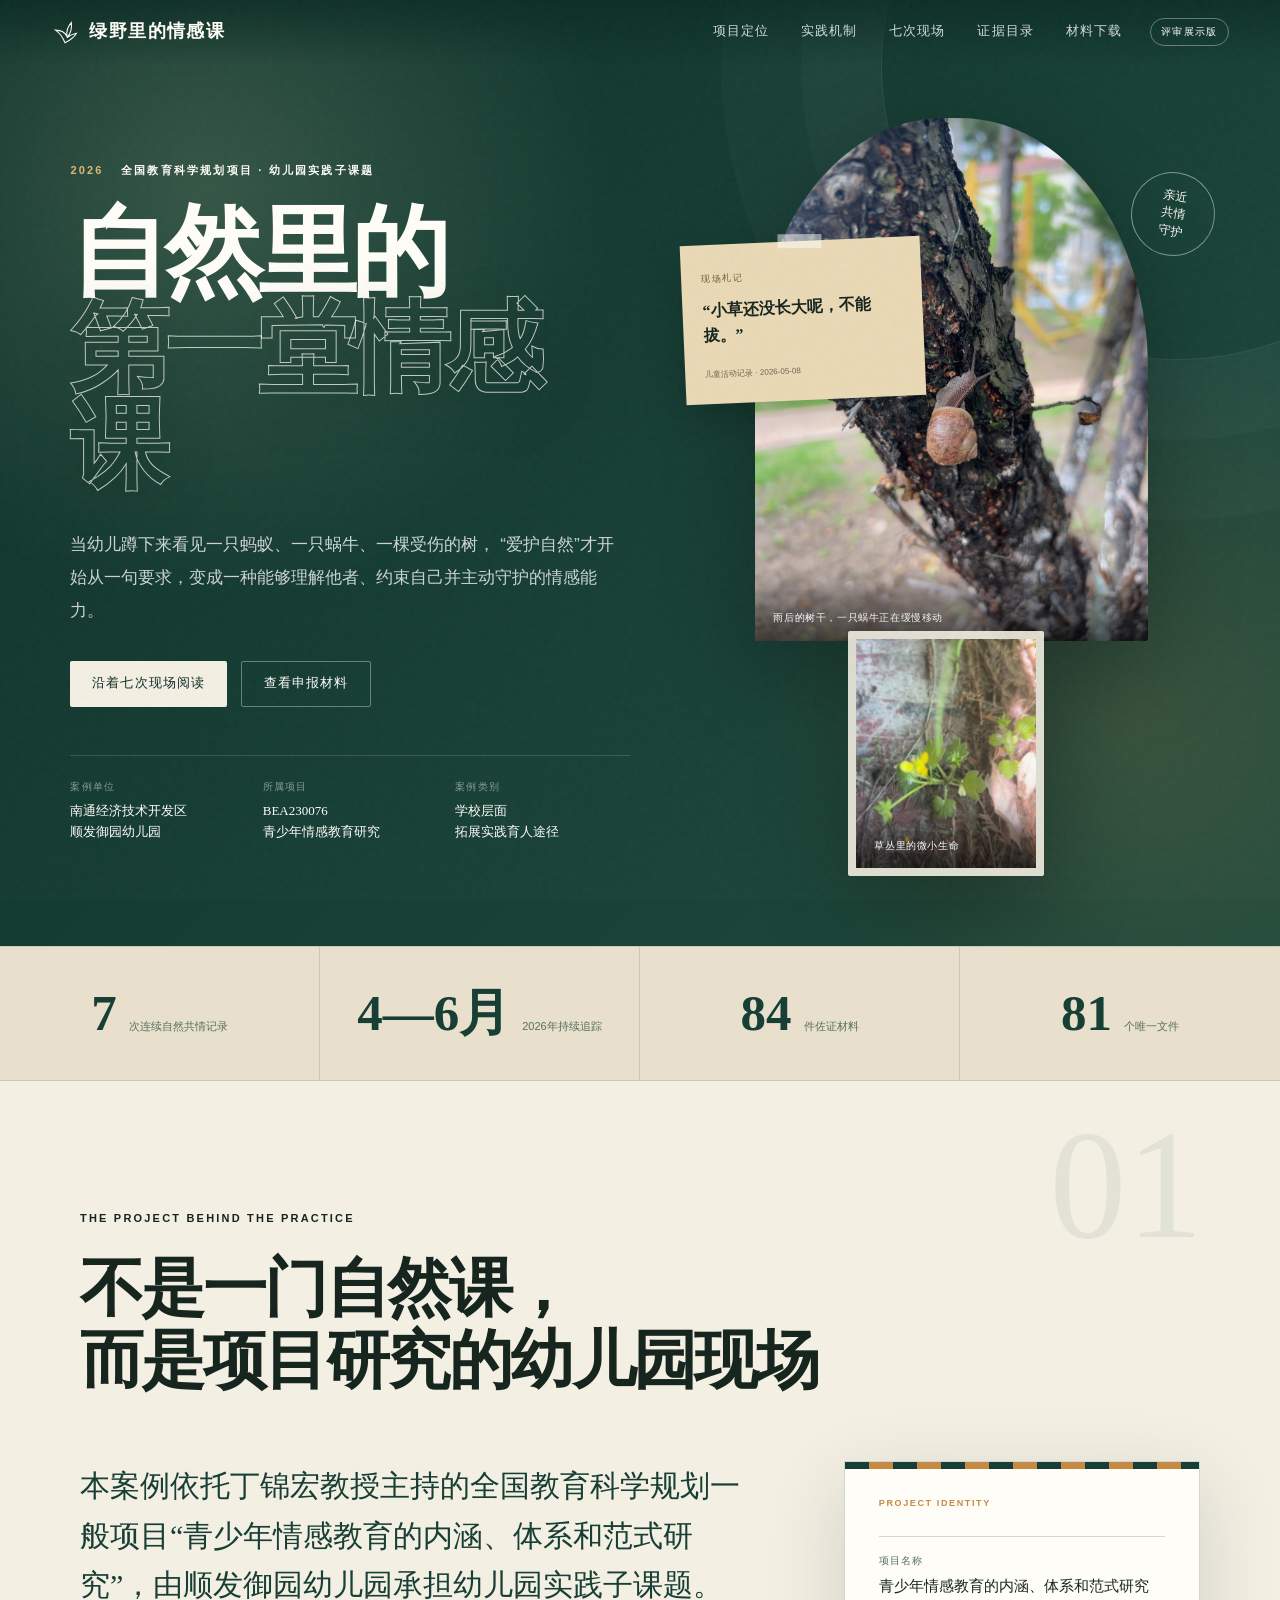
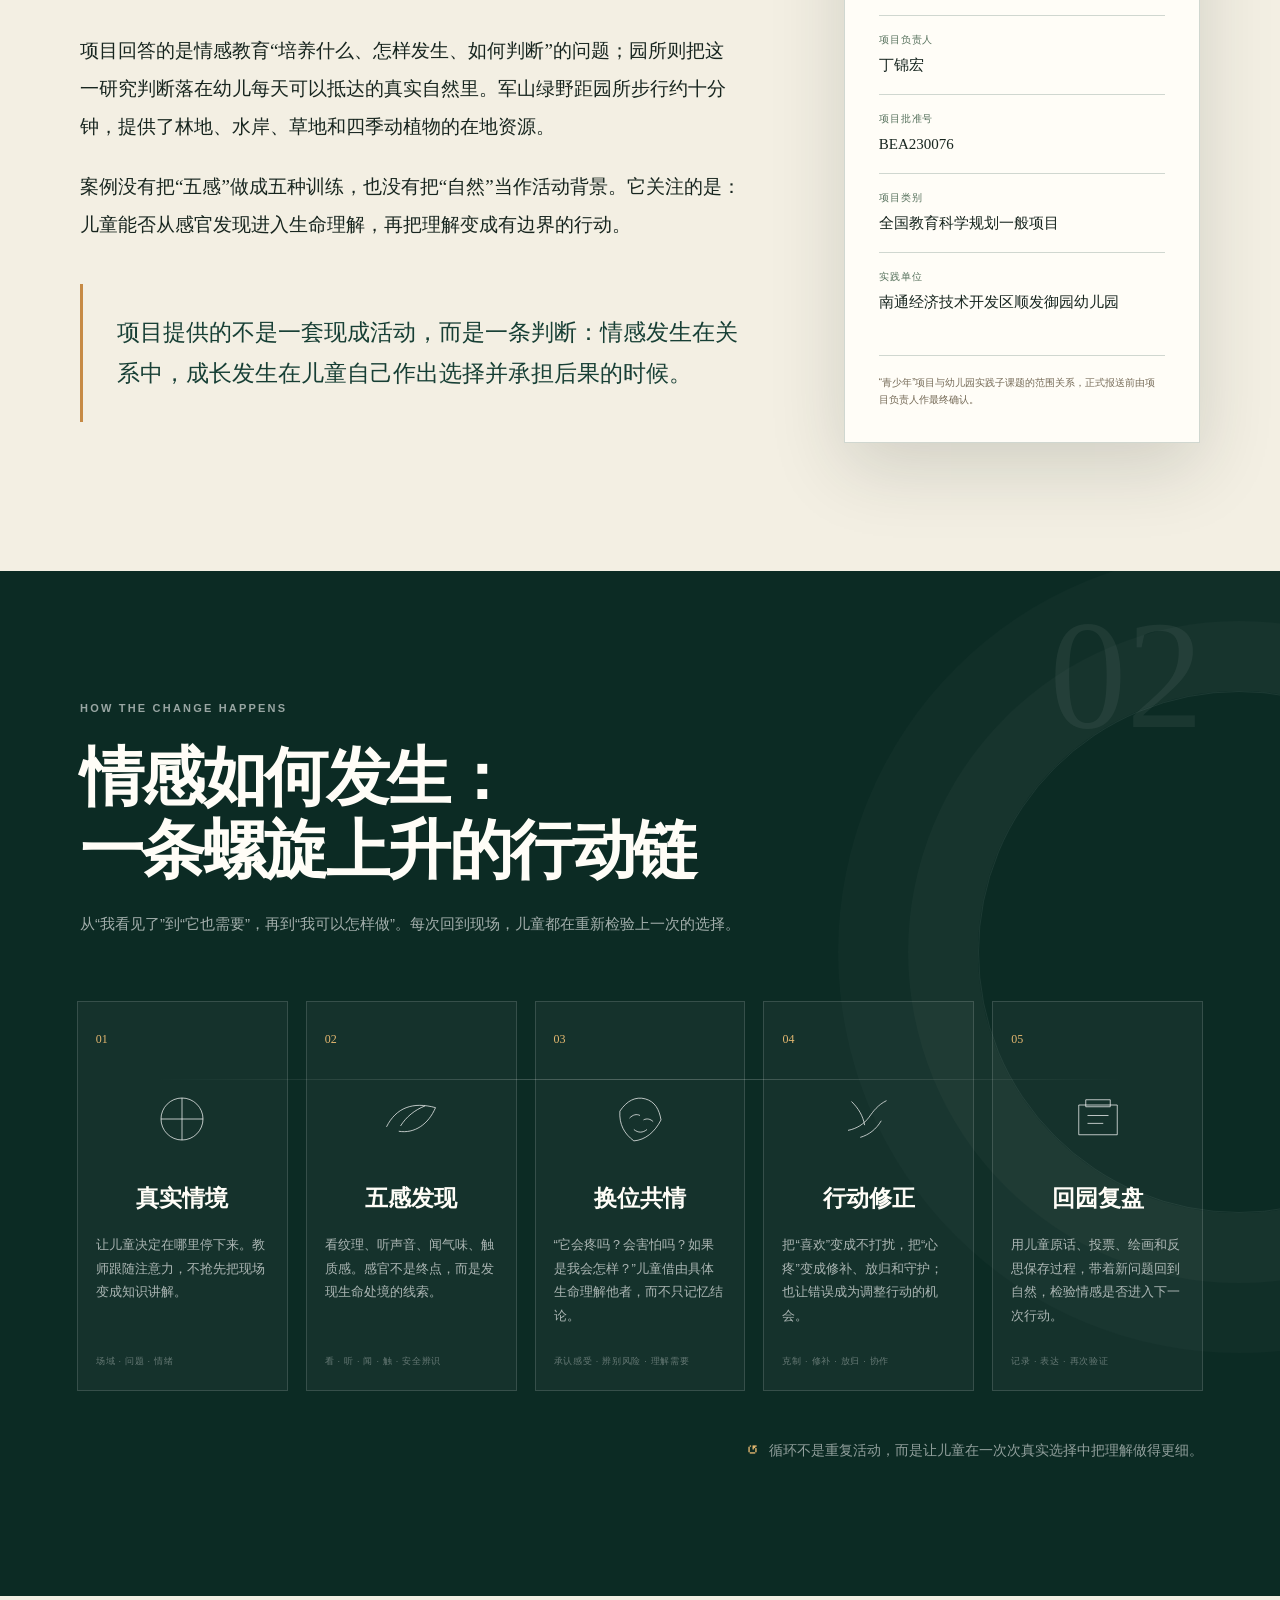
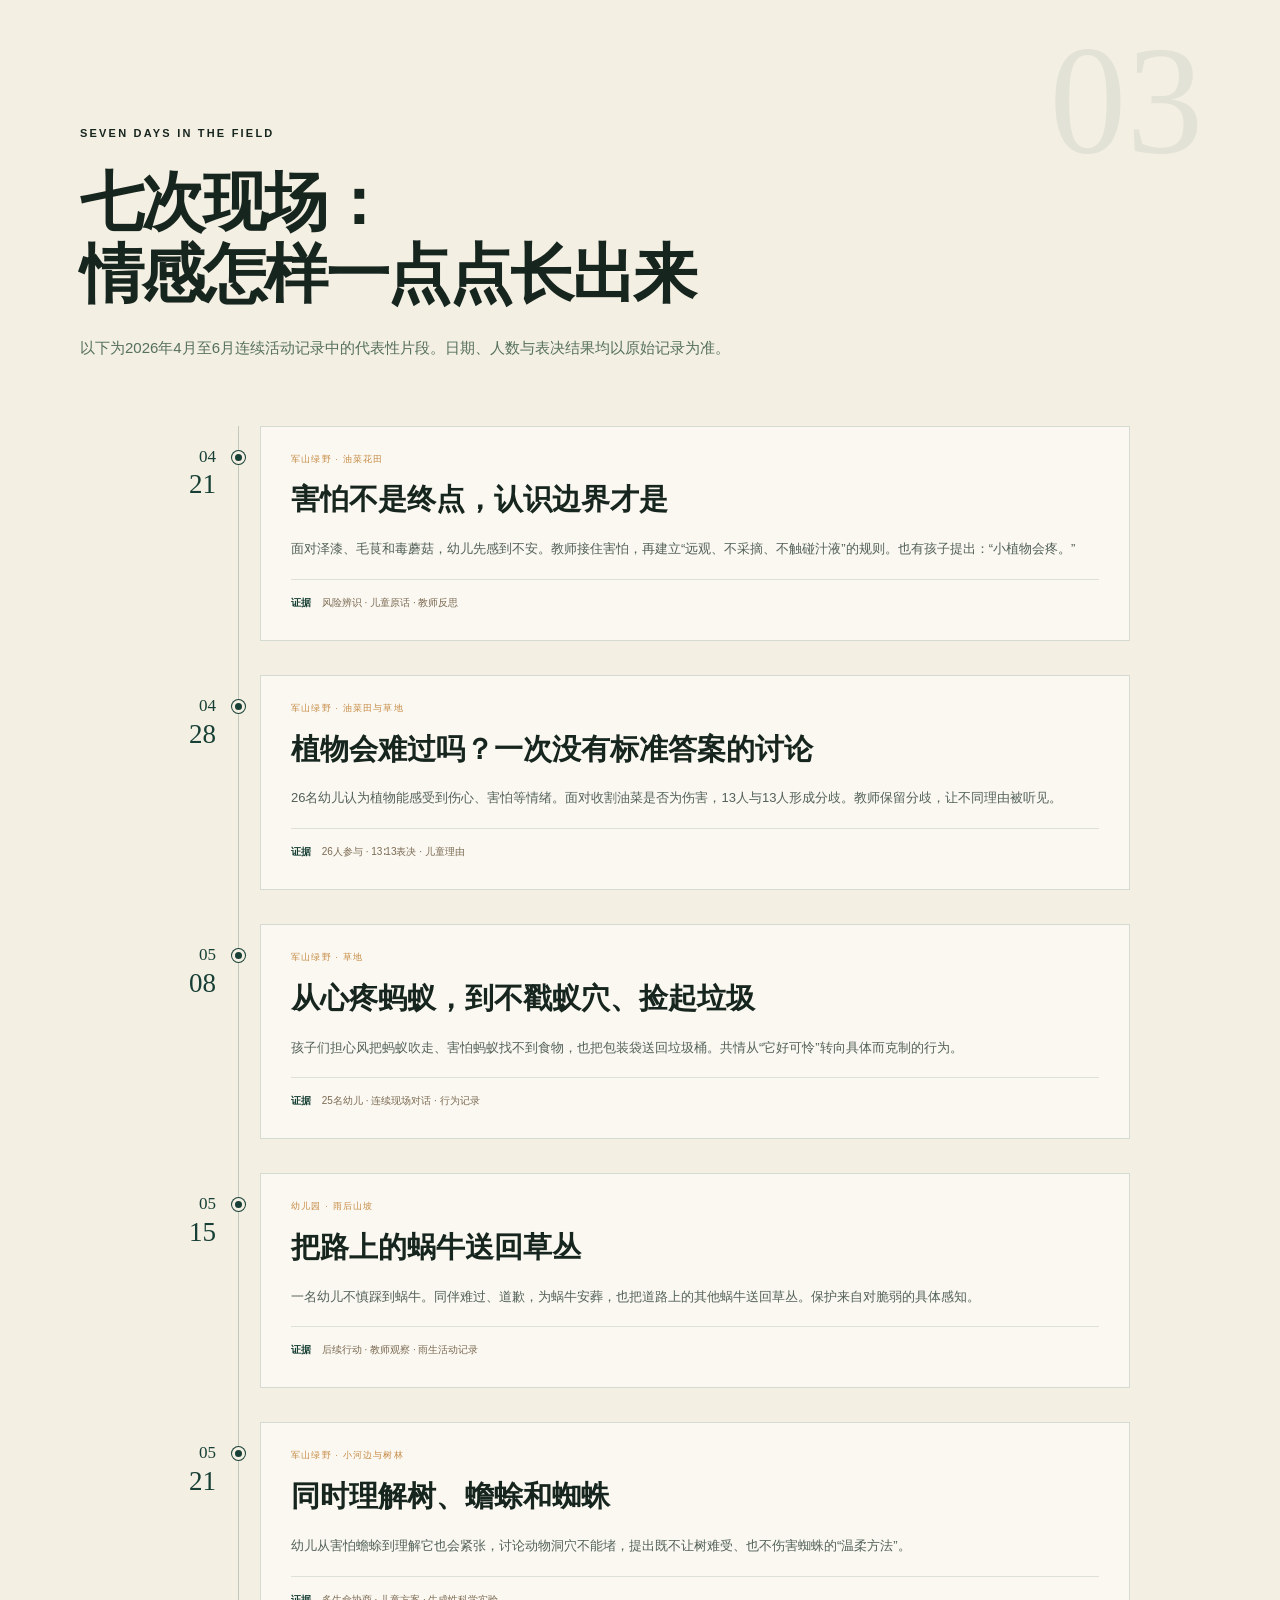
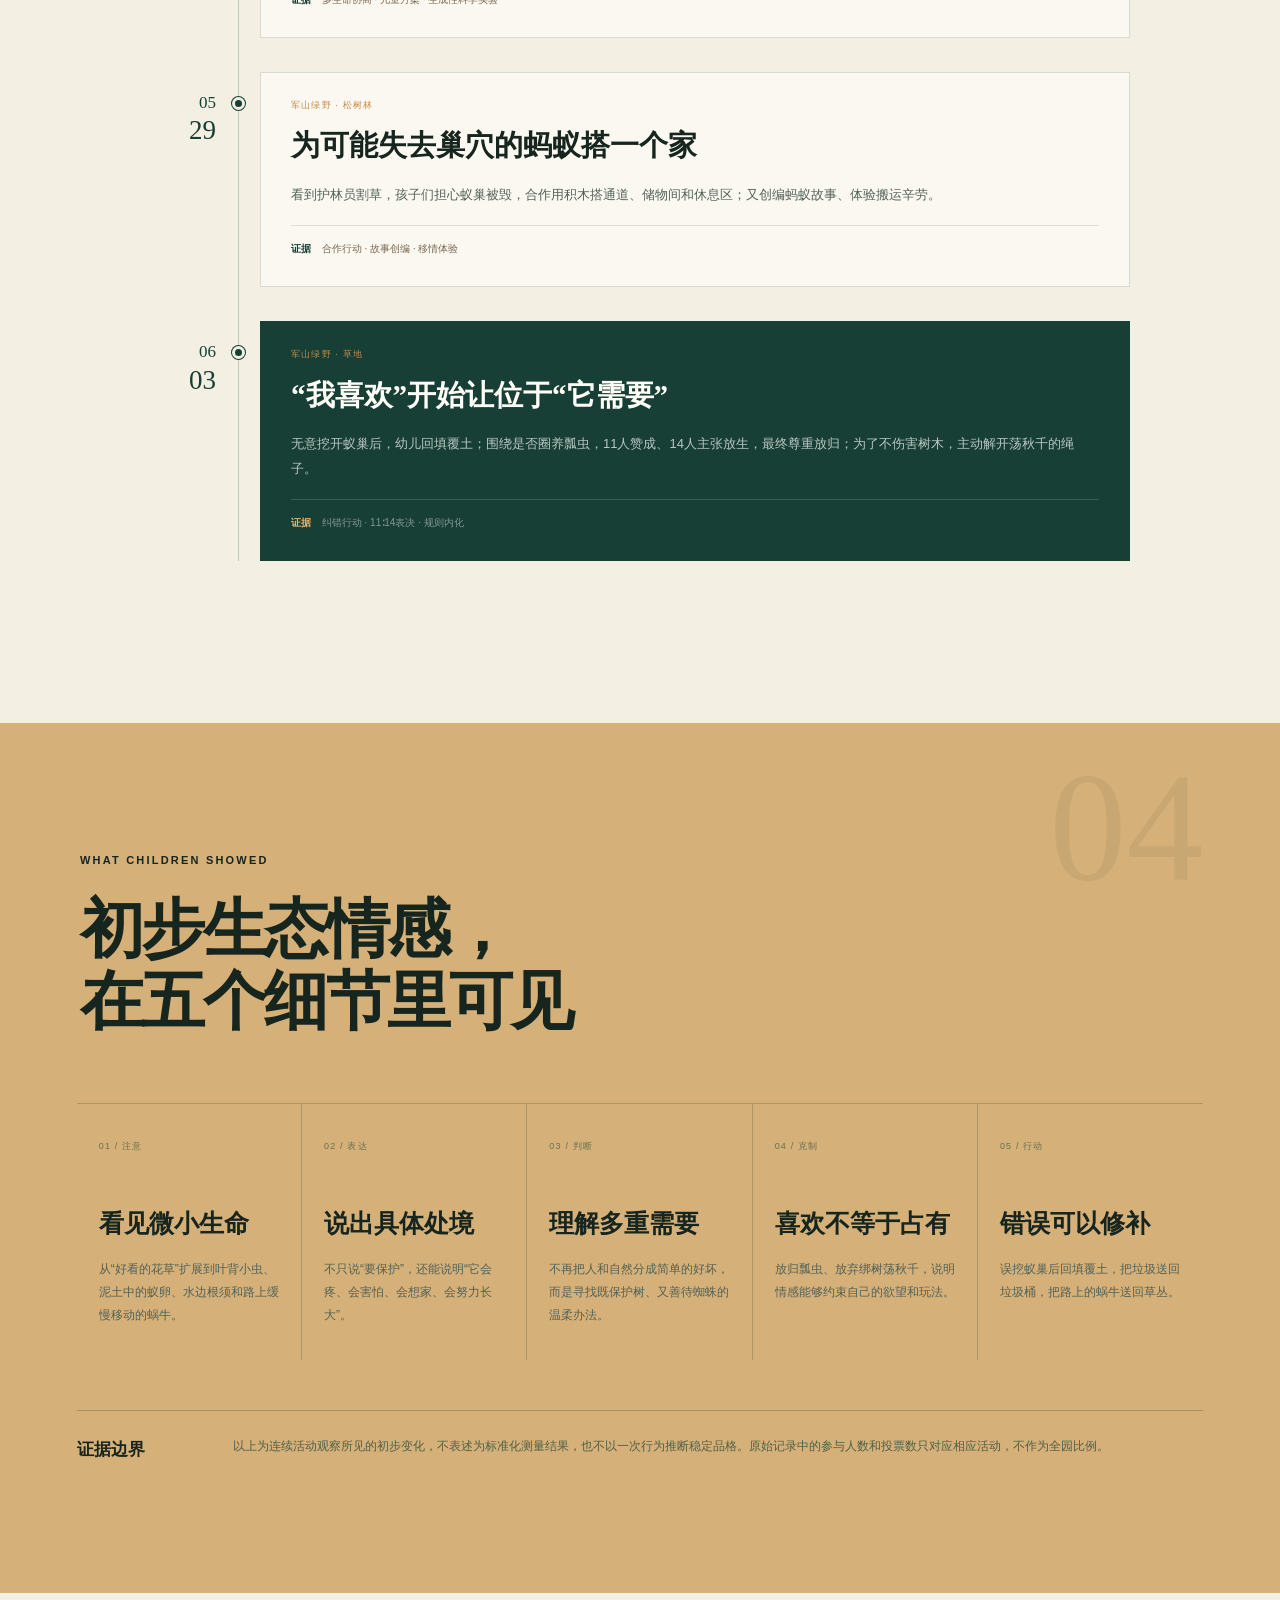
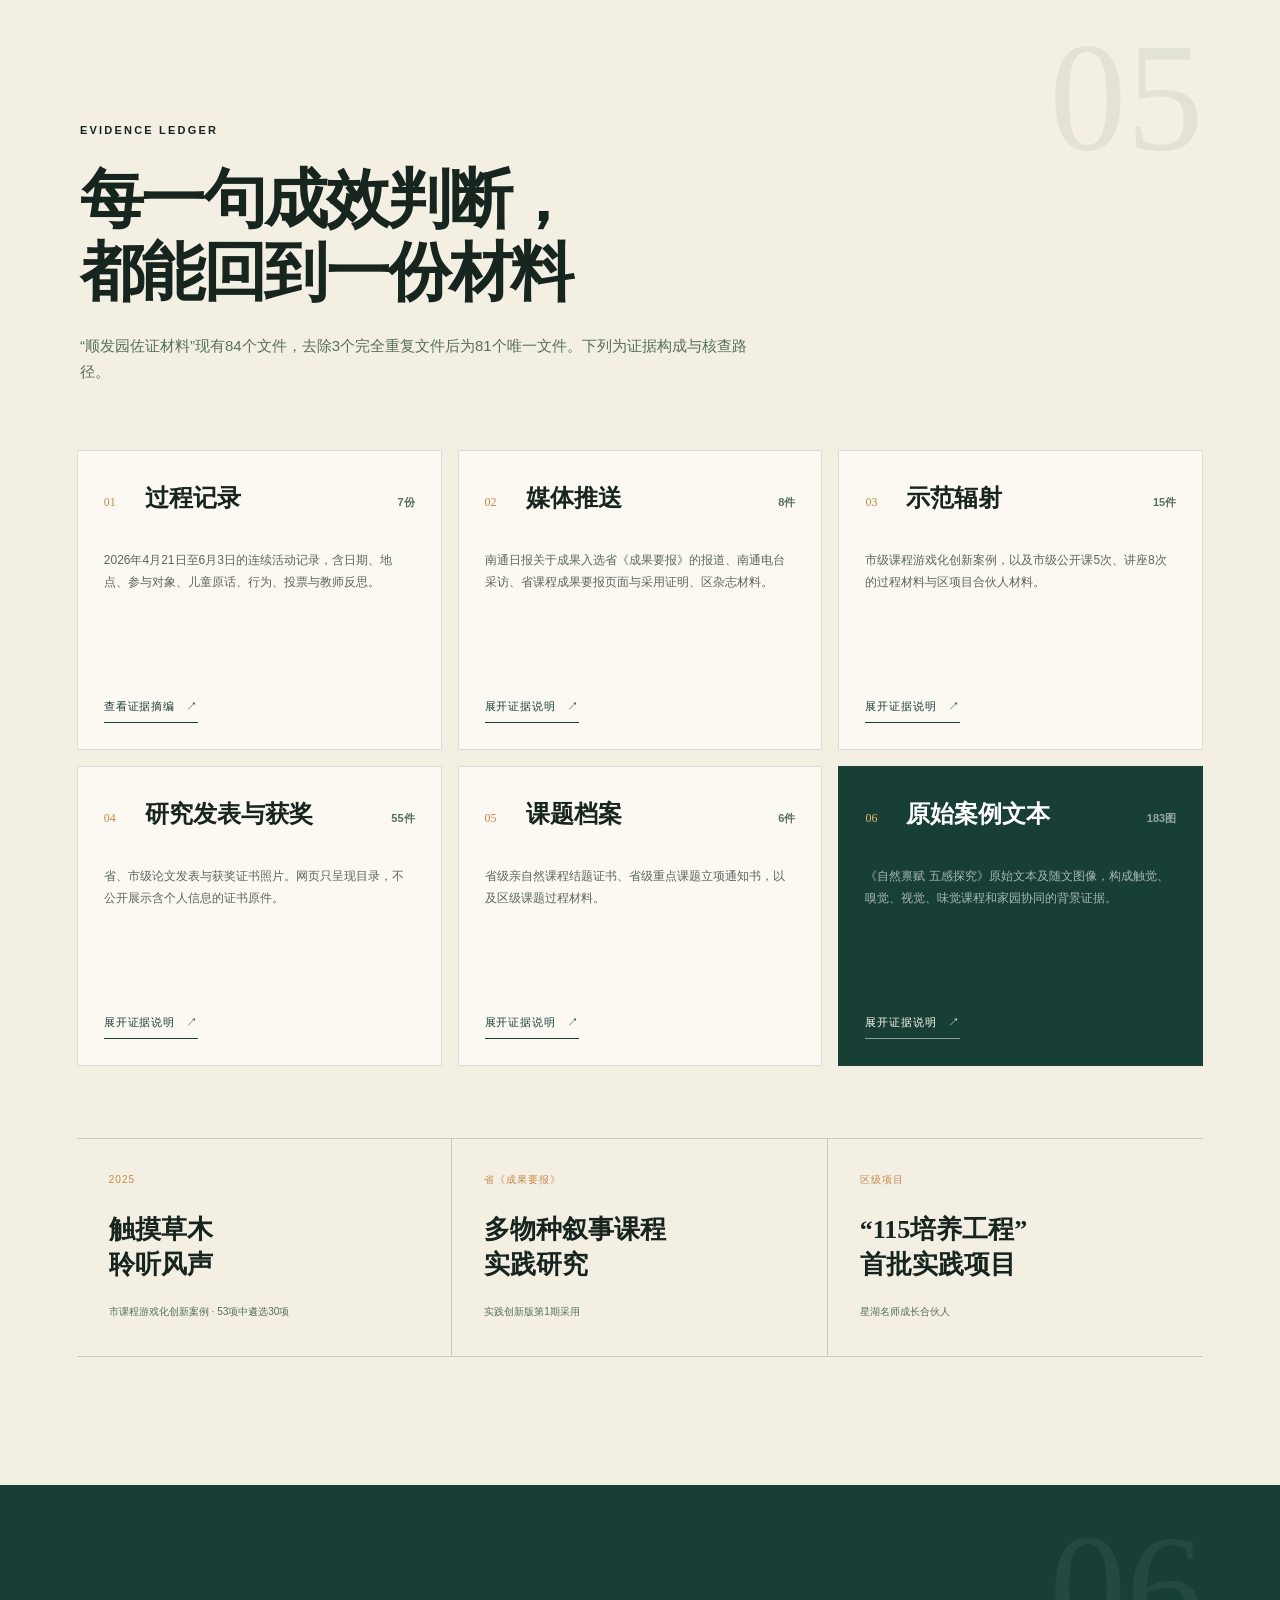
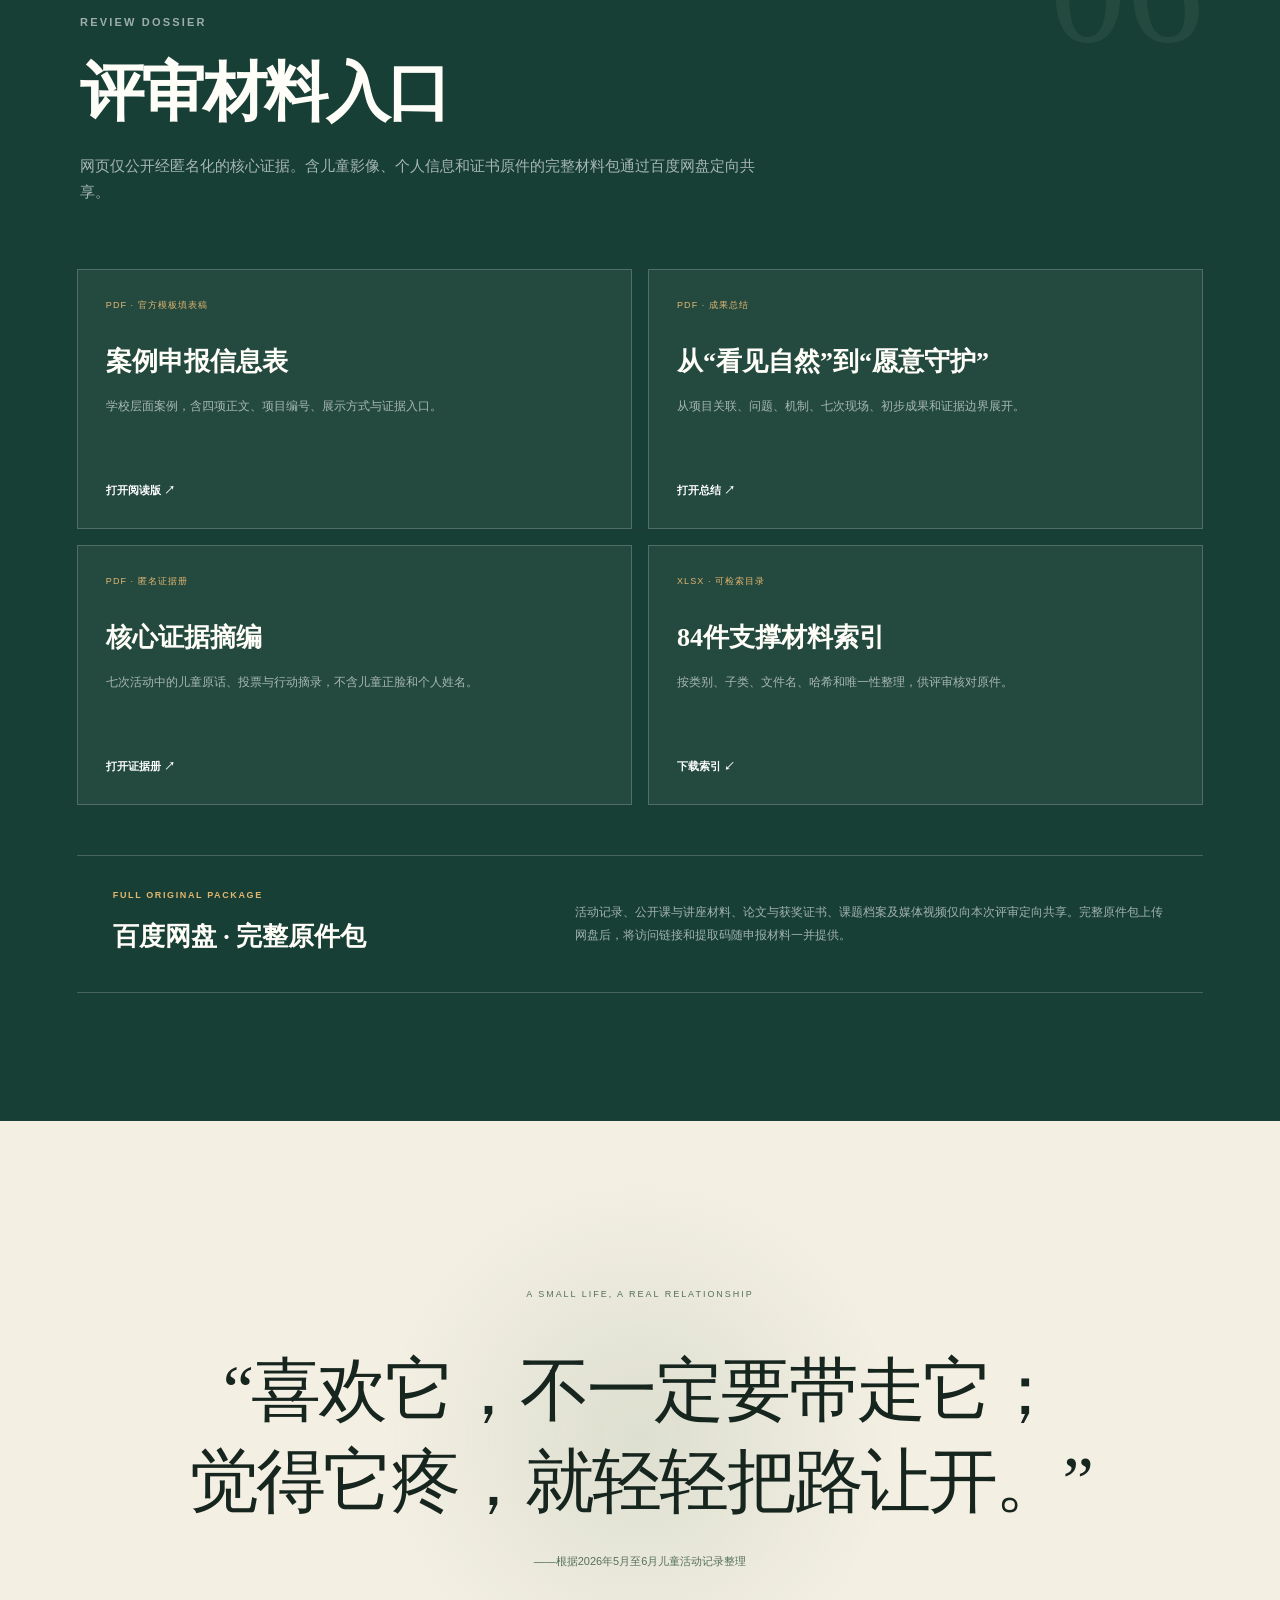
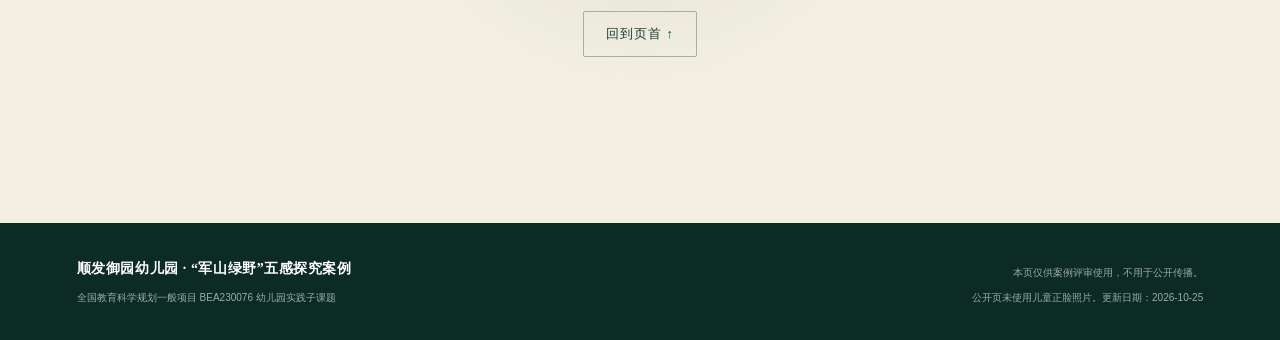
==== commit a2a69966: "更新案例成果推广与公众说明" ====
--- a/index.html
+++ b/index.html
@@ -350,8 +350,8 @@
       <div class="recognition-row">
         <article>
           <p>2025</p>
-          <h3>南通市课程游戏化<br>创新案例</h3>
-          <span>市级案例遴选材料</span>
+          <h3>触摸草木<br>聆听风声</h3>
+          <span>市课程游戏化创新案例 · 53项中遴选30项</span>
         </article>
         <article>
           <p>省《成果要报》</p>
@@ -359,9 +359,9 @@
           <span>实践创新版第1期采用</span>
         </article>
         <article>
-          <p>教师研修</p>
-          <h3>公开课5次<br>讲座8次</h3>
-          <span>市、省级专业交流</span>
+          <p>区级项目</p>
+          <h3>“115培养工程”<br>首批实践项目</h3>
+          <span>星湖名师成长合伙人</span>
         </article>
       </div>
     </section>
